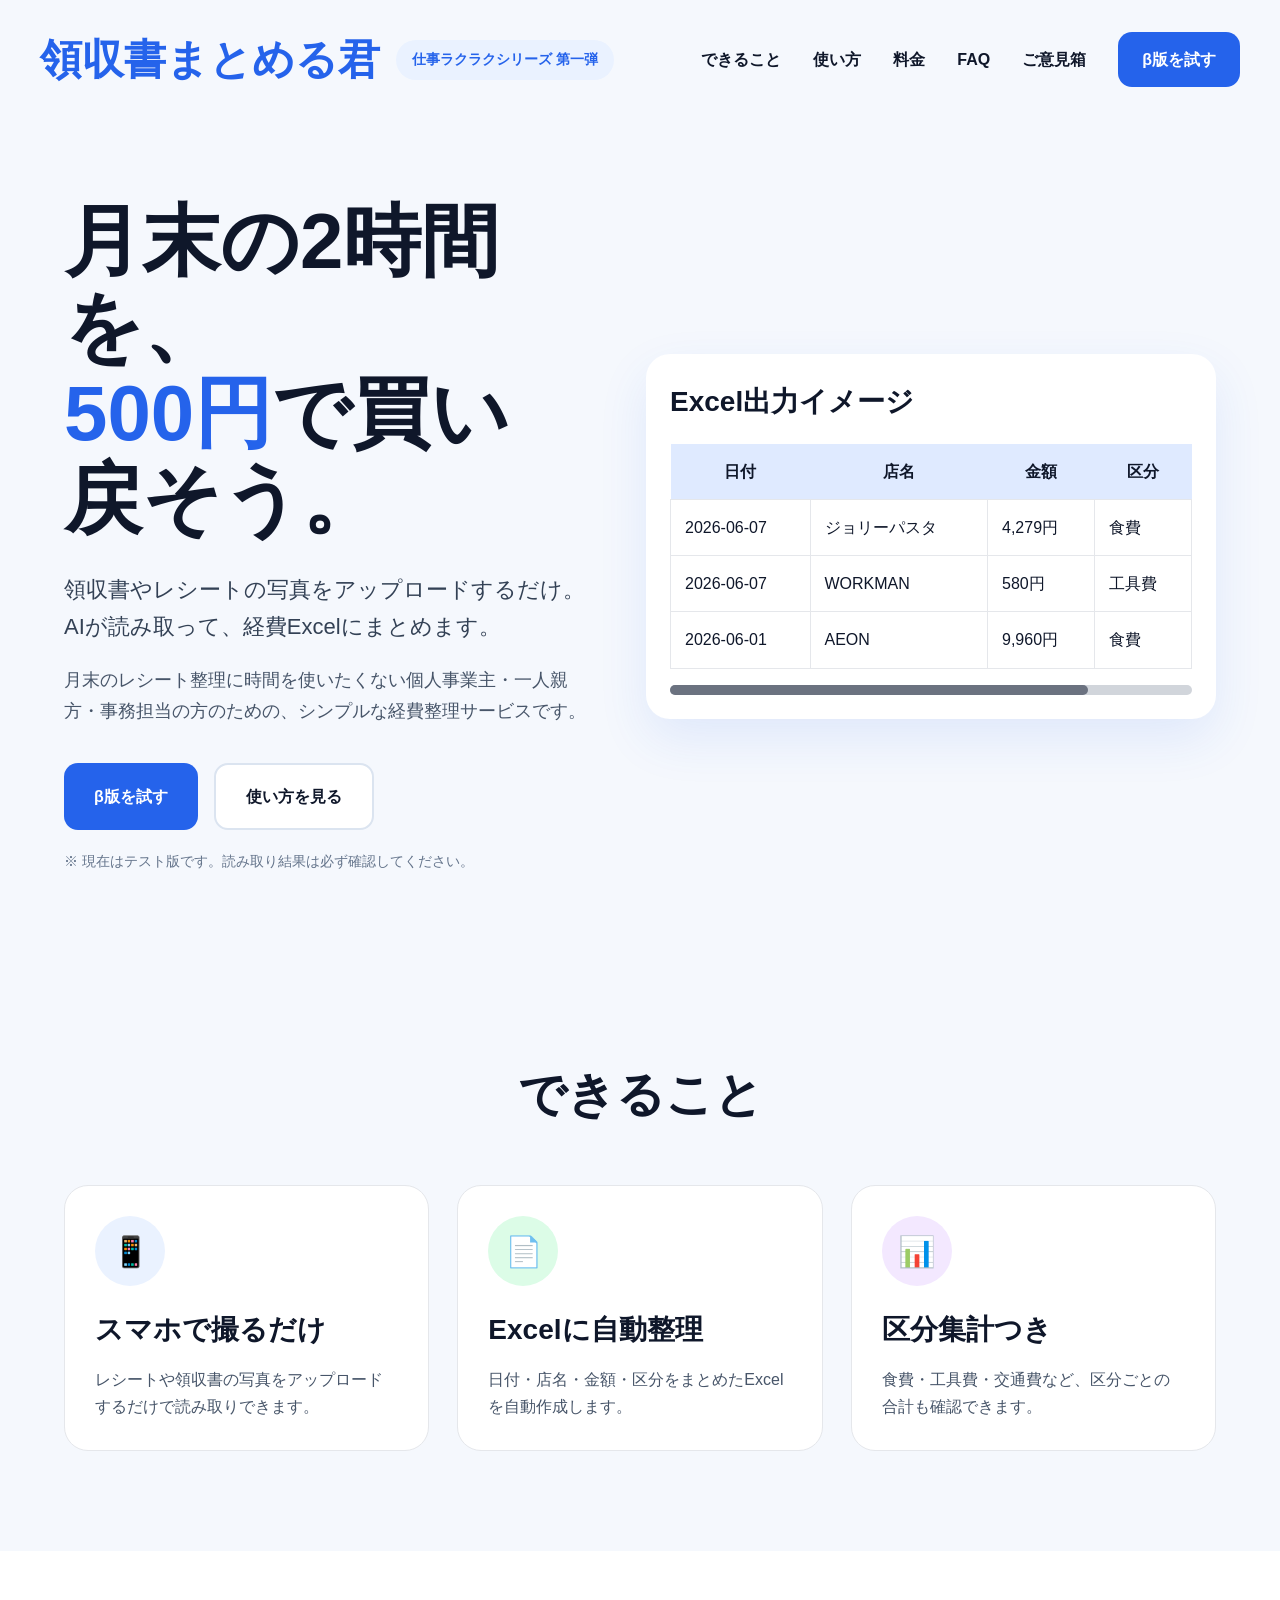
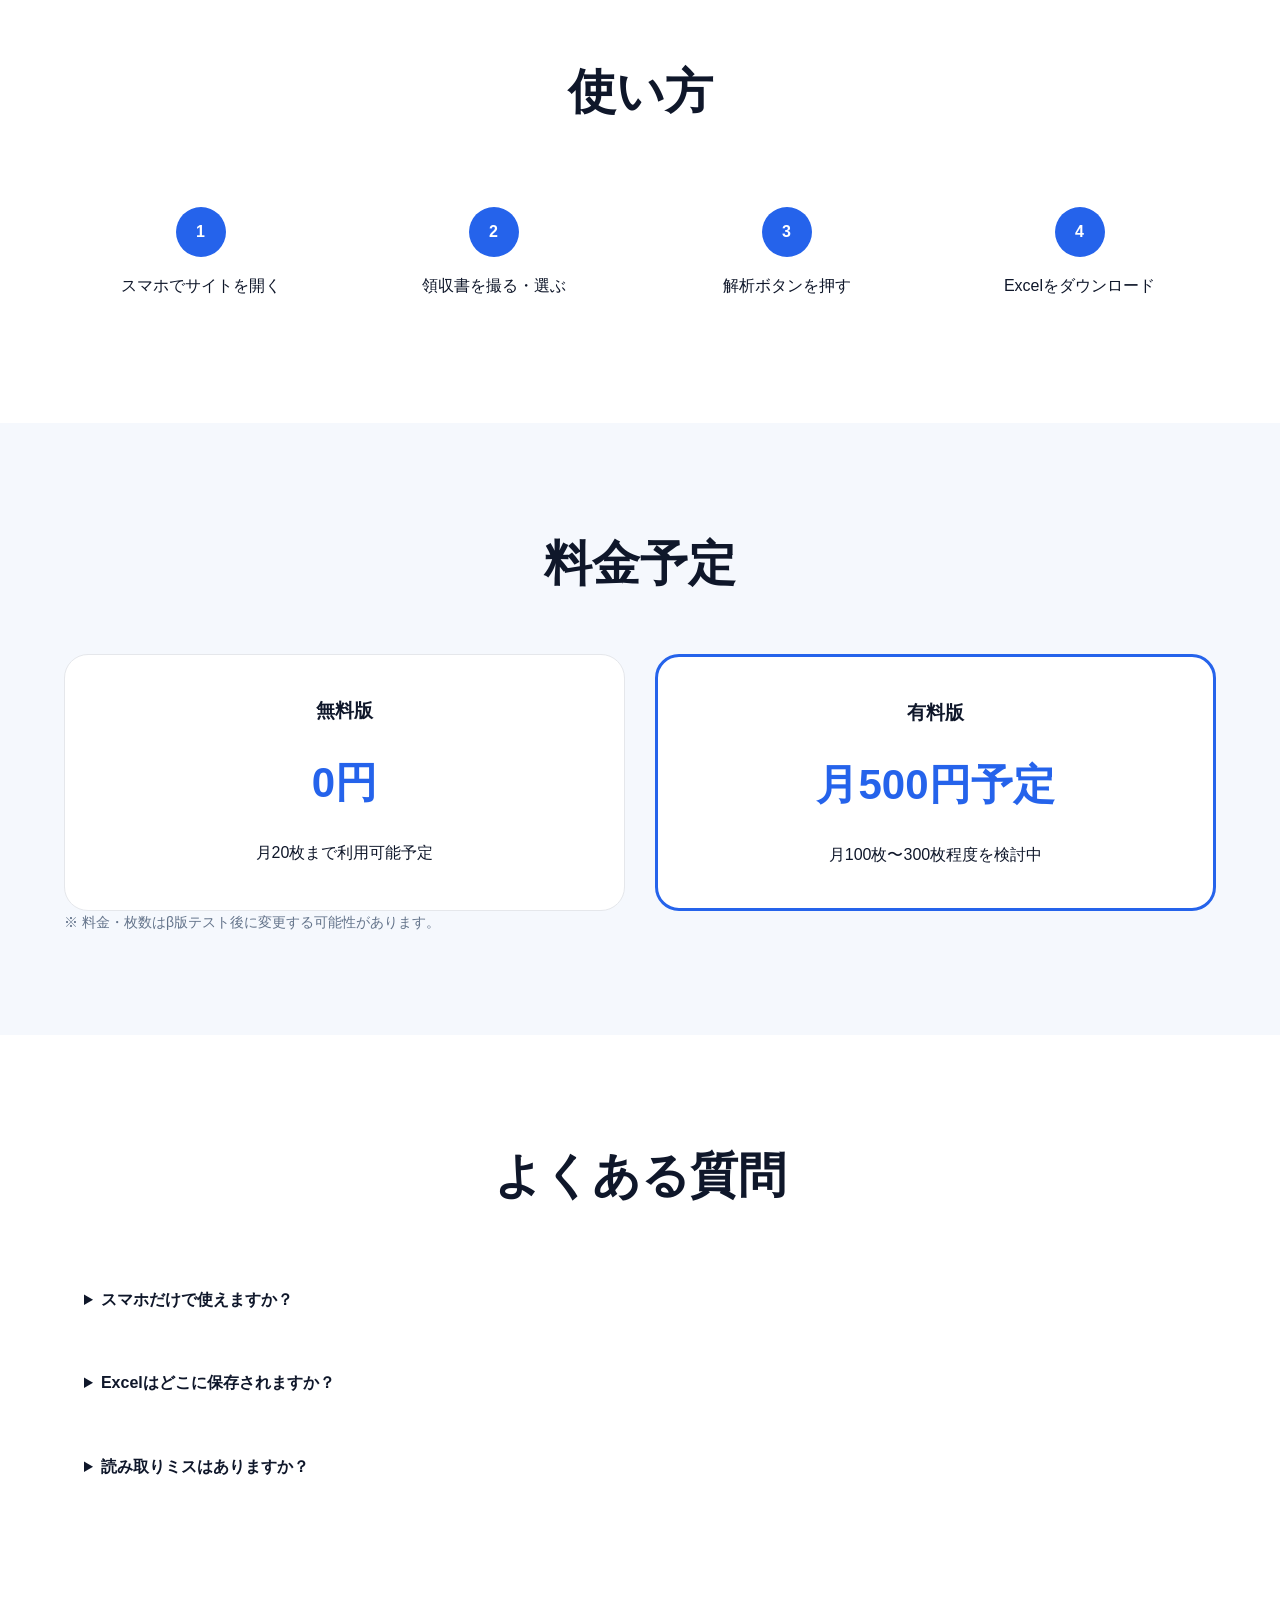
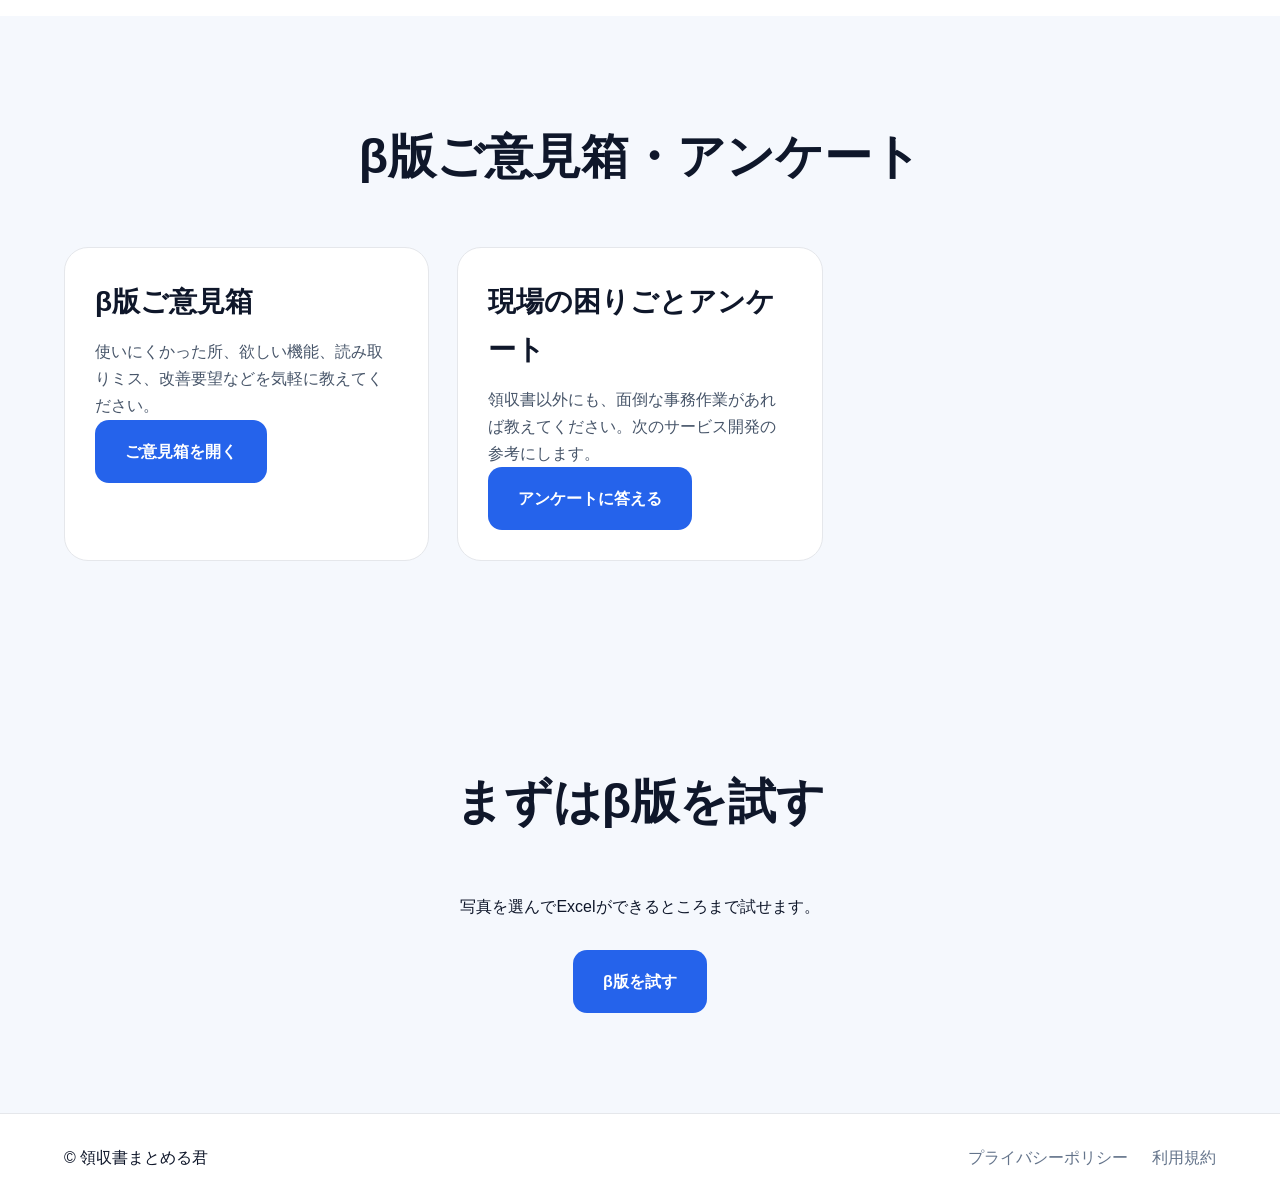
==== index.html @ 9a18b9f3 "Update index.html" ====
<!DOCTYPE html>
<html lang="ja">
<head>
  <meta charset="UTF-8">
  <title>領収書まとめる君｜月末の2時間を500円で買い戻そう</title>
  <meta name="viewport" content="width=device-width, initial-scale=1">
  <meta name="description" content="月末の領収書整理をもっとラクに。領収書やレシートをスマホで撮るだけで、AIが読み取って経費Excelにまとめる個人事業主・一人親方・事務担当向けサービスです。">
  <link rel="stylesheet" href="style.css">
</head>
<body>

<header class="site-header">
  <div class="container header-inner">
    <div class="brand">
      <a href="#" class="logo">領収書まとめる君</a>
      <span class="header-badge">仕事ラクラクシリーズ 第一弾</span>
    </div>

    <nav class="nav">
      <a href="#features">できること</a>
      <a href="#howto">使い方</a>
      <a href="#price">料金</a>
      <a href="#faq">FAQ</a>
      <a href="#feedback">ご意見箱</a>
      <a class="nav-button" href="https://receipt-server-1.onrender.com" target="_blank" rel="noopener noreferrer">β版を試す</a>
    </nav>
  </div>
</header>

<main>
  <section class="hero">
    <div class="container hero-inner">
      <div class="hero-text">
        <h1>
          月末の2時間を、<br>
          <span class="blue">500円</span>で買い戻そう。
        </h1>

        <p class="lead">
          領収書やレシートの写真をアップロードするだけ。<br>
          AIが読み取って、経費Excelにまとめます。
        </p>

        <p class="sublead">
          月末のレシート整理に時間を使いたくない個人事業主・一人親方・事務担当の方のための、シンプルな経費整理サービスです。
        </p>

        <div class="actions">
          <a class="btn primary" href="https://receipt-server-1.onrender.com" target="_blank" rel="noopener noreferrer">β版を試す</a>
          <a class="btn secondary" href="#howto">使い方を見る</a>
        </div>

        <p class="note">※ 現在はテスト版です。読み取り結果は必ず確認してください。</p>
      </div>

      <div class="hero-card">
        <div class="mock-title">Excel出力イメージ</div>

        <div class="table-wrap">
          <table>
            <tr>
              <th>日付</th>
              <th>店名</th>
              <th>金額</th>
              <th>区分</th>
            </tr>
            <tr>
              <td>2026-06-07</td>
              <td>ジョリーパスタ</td>
              <td>4,279円</td>
              <td>食費</td>
            </tr>
            <tr>
              <td>2026-06-07</td>
              <td>WORKMAN</td>
              <td>580円</td>
              <td>工具費</td>
            </tr>
            <tr>
              <td>2026-06-01</td>
              <td>AEON</td>
              <td>9,960円</td>
              <td>食費</td>
            </tr>
          </table>
        </div>

        <div class="scroll-bar">
          <span></span>
        </div>
      </div>
    </div>
  </section>

  <section id="features" class="section features-section">
    <div class="container">
      <h2>できること</h2>

      <div class="grid">
        <div class="card">
          <div class="icon blue-icon">📱</div>
          <h3>スマホで撮るだけ</h3>
          <p>レシートや領収書の写真をアップロードするだけで読み取りできます。</p>
        </div>

        <div class="card">
          <div class="icon green-icon">📄</div>
          <h3>Excelに自動整理</h3>
          <p>日付・店名・金額・区分をまとめたExcelを自動作成します。</p>
        </div>

        <div class="card">
          <div class="icon purple-icon">📊</div>
          <h3>区分集計つき</h3>
          <p>食費・工具費・交通費など、区分ごとの合計も確認できます。</p>
        </div>
      </div>
    </div>
  </section>

  <section id="howto" class="section light">
    <div class="container">
      <h2>使い方</h2>

      <div class="steps">
        <div class="step"><span>1</span><p>スマホでサイトを開く</p></div>
        <div class="step"><span>2</span><p>領収書を撮る・選ぶ</p></div>
        <div class="step"><span>3</span><p>解析ボタンを押す</p></div>
        <div class="step"><span>4</span><p>Excelをダウンロード</p></div>
      </div>
    </div>
  </section>

  <section id="price" class="section">
    <div class="container">
      <h2>料金予定</h2>

      <div class="price-box">
        <div class="price-card">
          <h3>無料版</h3>
          <p class="price">0円</p>
          <p>月20枚まで利用可能予定</p>
        </div>

        <div class="price-card featured">
          <h3>有料版</h3>
          <p class="price">月500円予定</p>
          <p>月100枚〜300枚程度を検討中</p>
        </div>
      </div>

      <p class="note">※ 料金・枚数はβ版テスト後に変更する可能性があります。</p>
    </div>
  </section>

  <section id="faq" class="section light">
    <div class="container">
      <h2>よくある質問</h2>

      <details>
        <summary>スマホだけで使えますか？</summary>
        <p>はい。ブラウザから利用できます。iPhone・Android・PCで利用可能です。</p>
      </details>

      <details>
        <summary>Excelはどこに保存されますか？</summary>
        <p>端末のダウンロードフォルダに保存されます。</p>
      </details>

      <details>
        <summary>読み取りミスはありますか？</summary>
        <p>あります。AIによる自動読み取りのため、Excel出力後に内容を確認してください。</p>
      </details>
    </div>
  </section>

  <section id="feedback" class="section">
    <div class="container">
      <h2>β版ご意見箱・アンケート</h2>

      <div class="grid">
        <div class="card">
          <h3>β版ご意見箱</h3>
          <p>使いにくかった所、欲しい機能、読み取りミス、改善要望などを気軽に教えてください。</p>
          <a class="btn primary small-btn" href="https://docs.google.com/forms/d/e/1FAIpQLSedqfg8UZqlXi5YWsH08BMr3XCcpcvmxO1xk-tds7yBh6k9lQ/viewform?usp=header" target="_blank" rel="noopener noreferrer">ご意見箱を開く</a>
        </div>

        <div class="card">
          <h3>現場の困りごとアンケート</h3>
          <p>領収書以外にも、面倒な事務作業があれば教えてください。次のサービス開発の参考にします。</p>
          <a class="btn primary small-btn" href="https://docs.google.com/forms/d/e/1FAIpQLSd0XexupanZKV3qzjEIa8AIZnr2k314BljfOZZf71OvbCvkEA/viewform?usp=publish-editor" target="_blank" rel="noopener noreferrer">アンケートに答える</a>
        </div>
      </div>
    </div>
  </section>

  <section class="section cta">
    <div class="container">
      <h2>まずはβ版を試す</h2>
      <p>写真を選んでExcelができるところまで試せます。</p>
      <a class="btn primary" href="https://receipt-server-1.onrender.com" target="_blank" rel="noopener noreferrer">β版を試す</a>
    </div>
  </section>
</main>

<footer class="footer">
  <div class="container footer-inner">
    <p>© 領収書まとめる君</p>
    <div>
      <a href="privacy.html">プライバシーポリシー</a>
      <a href="terms.html">利用規約</a>
    </div>
  </div>
</footer>

</body>
</html>
---- style.css ----
*{
    margin:0;
    padding:0;
    box-sizing:border-box;
}

html{
    scroll-behavior:smooth;
}

body{
    font-family:-apple-system,BlinkMacSystemFont,"Segoe UI",sans-serif;
    background:#f5f8fd;
    color:#0f172a;
    line-height:1.7;
}

a{
    text-decoration:none;
}

.container{
    max-width:1200px;
    margin:0 auto;
    padding:0 24px;
}

/* ======================
   HEADER
====================== */

.site-header{
    background:#f5f8fd;
    position:sticky;
    top:0;
    z-index:100;
    backdrop-filter:blur(10px);
}

.header-inner{
    display:flex;
    justify-content:space-between;
    align-items:center;
    padding:24px 0;
}

.brand{
    display:flex;
    align-items:center;
    gap:16px;
    flex-wrap:wrap;
}

.logo{
    font-size:42px;
    font-weight:900;
    color:#2563eb;
}

.header-badge{
    background:#eaf2ff;
    color:#2563eb;
    padding:8px 16px;
    border-radius:999px;
    font-size:14px;
    font-weight:700;
}

.nav{
    display:flex;
    align-items:center;
    gap:32px;
}

.nav a{
    color:#0f172a;
    font-weight:600;
}

.nav-button{
    background:#2563eb;
    color:white !important;
    padding:14px 24px;
    border-radius:14px;
    font-weight:700;
}

/* ======================
   HERO
====================== */

.hero{
    padding:80px 0;
}

.hero-inner{
    display:flex;
    justify-content:space-between;
    align-items:center;
    gap:60px;
}

.hero-text{
    flex:1;
}

.service-name{
    font-size:56px;
    font-weight:900;
    color:#2563eb;
    margin-bottom:10px;
}

.badge{
    display:inline-block;
    background:#eaf2ff;
    color:#2563eb;
    padding:10px 18px;
    border-radius:999px;
    font-size:14px;
    font-weight:700;
    margin-bottom:25px;
}

.hero h1{
    font-size:78px;
    line-height:1.1;
    font-weight:900;
    margin-bottom:28px;
    color:#0f172a;
}

.blue{
    color:#2563eb;
}

.lead{
    font-size:22px;
    color:#334155;
    margin-bottom:20px;
}

.sublead{
    font-size:18px;
    color:#475569;
    margin-bottom:36px;
}

.actions{
    display:flex;
    gap:16px;
    margin-bottom:20px;
}

.btn{
    display:inline-flex;
    align-items:center;
    justify-content:center;
    padding:18px 30px;
    border-radius:14px;
    font-weight:700;
    transition:0.2s;
}

.btn:hover{
    transform:translateY(-2px);
}

.btn.primary{
    background:#2563eb;
    color:white;
}

.btn.secondary{
    background:white;
    color:#0f172a;
    border:2px solid #dbe4f0;
}

.note{
    color:#64748b;
    font-size:14px;
}

/* ======================
   HERO CARD
====================== */

.hero-card{
    flex:1;
    background:white;
    border-radius:24px;
    padding:24px;
    box-shadow:0 20px 50px rgba(37,99,235,0.10);
}

.mock-title{
    font-size:28px;
    font-weight:800;
    margin-bottom:18px;
}

.table-wrap{
    overflow-x:auto;
}

.hero-card table{
    width:100%;
    border-collapse:collapse;
}

.hero-card th{
    background:#dfeaff;
    padding:14px;
    text-align:center;
}

.hero-card td{
    padding:14px;
    border:1px solid #e5e7eb;
}

.scroll-bar{
    margin-top:16px;
    height:10px;
    background:#d1d5db;
    border-radius:999px;
}

.scroll-bar span{
    display:block;
    width:80%;
    height:100%;
    background:#6b7280;
    border-radius:999px;
}

/* ======================
   SECTION
====================== */

.section{
    padding:100px 0;
}

.section h2{
    text-align:center;
    font-size:48px;
    margin-bottom:50px;
    font-weight:900;
}

.light{
    background:white;
}

/* ======================
   CARDS
====================== */

.grid{
    display:grid;
    grid-template-columns:repeat(3,1fr);
    gap:28px;
}

.card{
    background:white;
    border-radius:24px;
    padding:30px;
    border:1px solid #e5e7eb;
}

.card h3{
    font-size:28px;
    margin-bottom:12px;
}

.card p{
    color:#475569;
}

.icon{
    width:70px;
    height:70px;
    border-radius:50%;
    display:flex;
    align-items:center;
    justify-content:center;
    font-size:30px;
    margin-bottom:20px;
}

.blue-icon{
    background:#eaf2ff;
}

.green-icon{
    background:#dcfce7;
}

.purple-icon{
    background:#f3e8ff;
}

/* ======================
   STEPS
====================== */

.steps{
    display:grid;
    grid-template-columns:repeat(4,1fr);
    gap:20px;
}

.step{
    background:white;
    padding:24px;
    border-radius:20px;
    text-align:center;
}

.step span{
    width:50px;
    height:50px;
    border-radius:50%;
    background:#2563eb;
    color:white;
    display:flex;
    align-items:center;
    justify-content:center;
    margin:0 auto 15px;
    font-weight:700;
}

/* ======================
   PRICE
====================== */

.price-box{
    display:grid;
    grid-template-columns:repeat(2,1fr);
    gap:30px;
}

.price-card{
    background:white;
    padding:40px;
    border-radius:24px;
    border:1px solid #e5e7eb;
    text-align:center;
}

.featured{
    border:3px solid #2563eb;
}

.price{
    font-size:42px;
    font-weight:900;
    color:#2563eb;
    margin:20px 0;
}

/* ======================
   FAQ
====================== */

details{
    background:white;
    border-radius:16px;
    padding:20px;
    margin-bottom:16px;
}

summary{
    cursor:pointer;
    font-weight:700;
}

/* ======================
   CTA
====================== */

.cta{
    text-align:center;
}

.cta p{
    margin:20px 0 30px;
}

/* ======================
   FOOTER
====================== */

.footer{
    background:white;
    border-top:1px solid #e5e7eb;
    padding:30px 0;
}

.footer-inner{
    display:flex;
    justify-content:space-between;
    align-items:center;
}

.footer a{
    color:#64748b;
    margin-left:20px;
}

/* ======================
   MOBILE
====================== */

@media(max-width:900px){

    .header-inner{
        flex-direction:column;
        gap:20px;
    }

    .nav{
        flex-wrap:wrap;
        justify-content:center;
        gap:15px;
    }

    .hero-inner{
        flex-direction:column;
    }

    .service-name{
        font-size:38px;
    }

    .hero h1{
        font-size:48px;
    }

    .lead{
        font-size:18px;
    }

    .sublead{
        font-size:16px;
    }

    .grid{
        grid-template-columns:1fr;
    }

    .steps{
        grid-template-columns:1fr;
    }

    .price-box{
        grid-template-columns:1fr;
    }

    .actions{
        flex-direction:column;
    }

    .footer-inner{
        flex-direction:column;
        gap:15px;
    }

    .section h2{
        font-size:36px;
    }
}
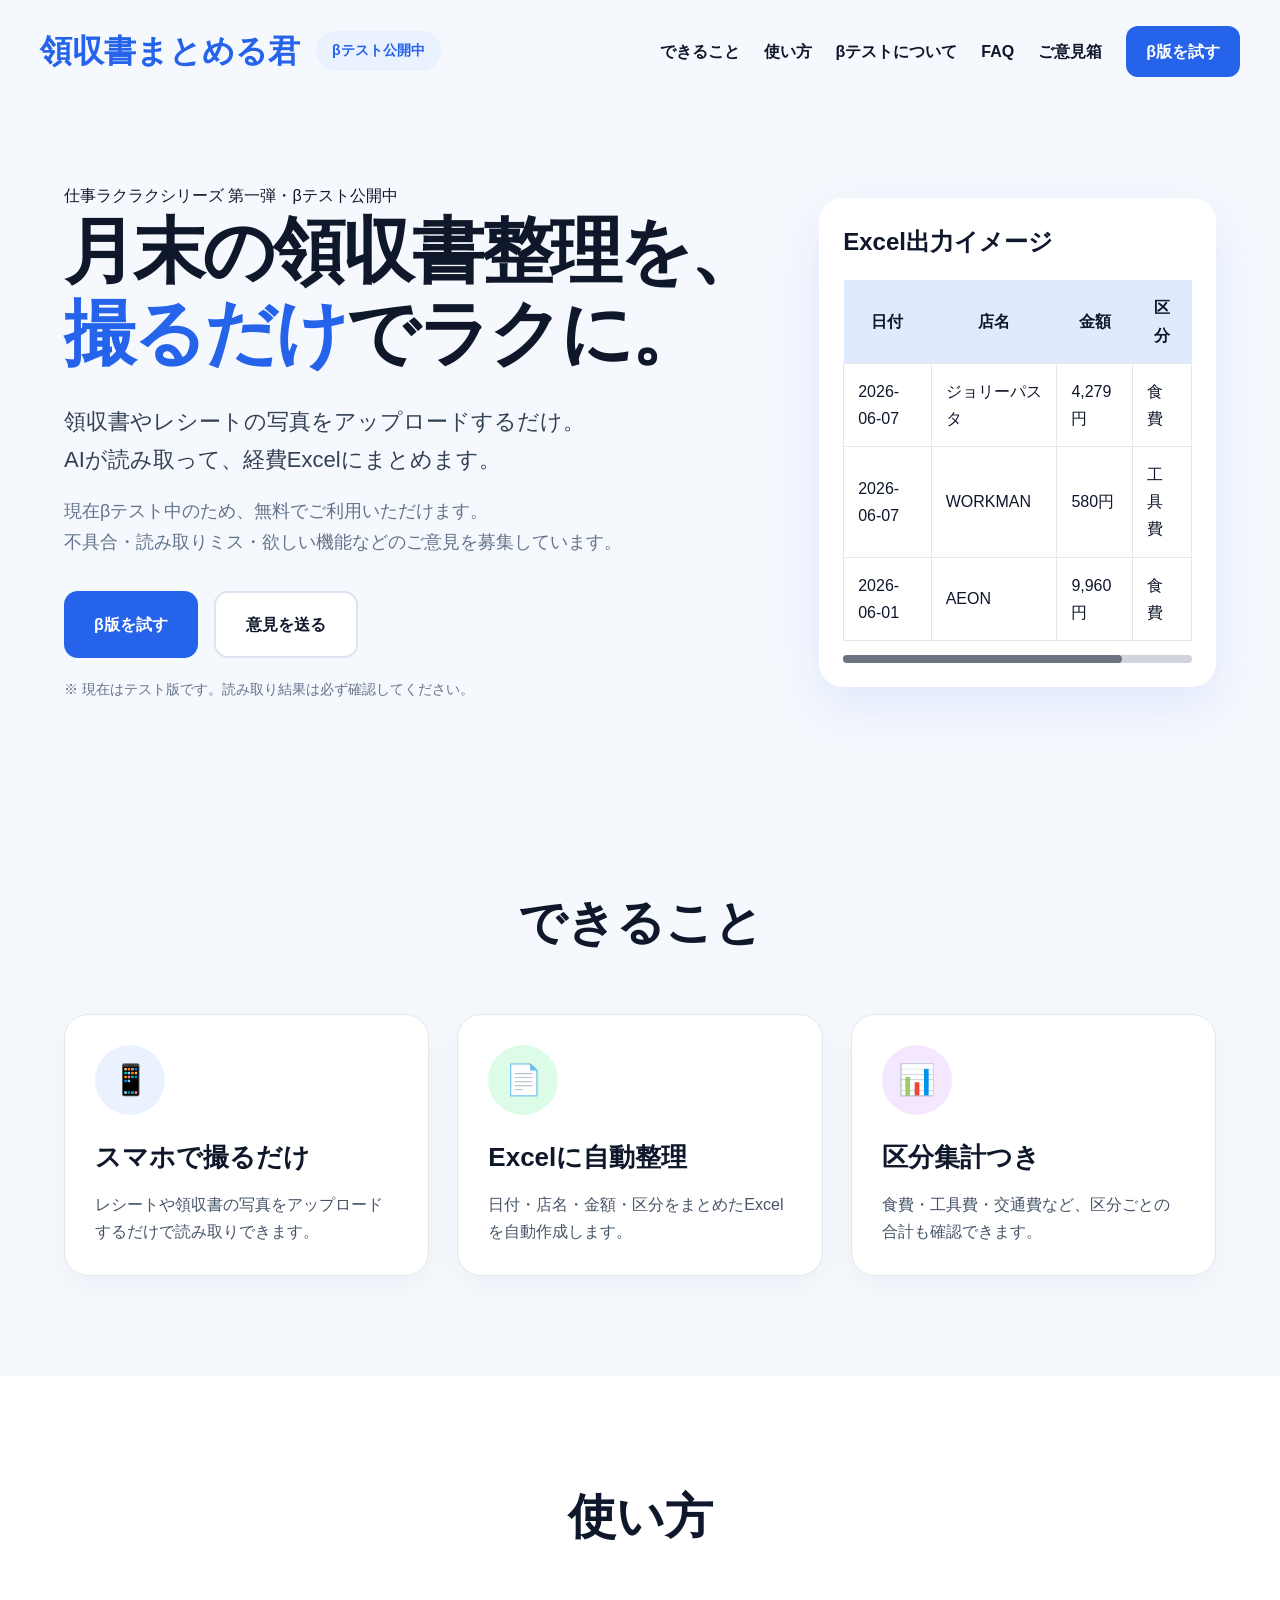
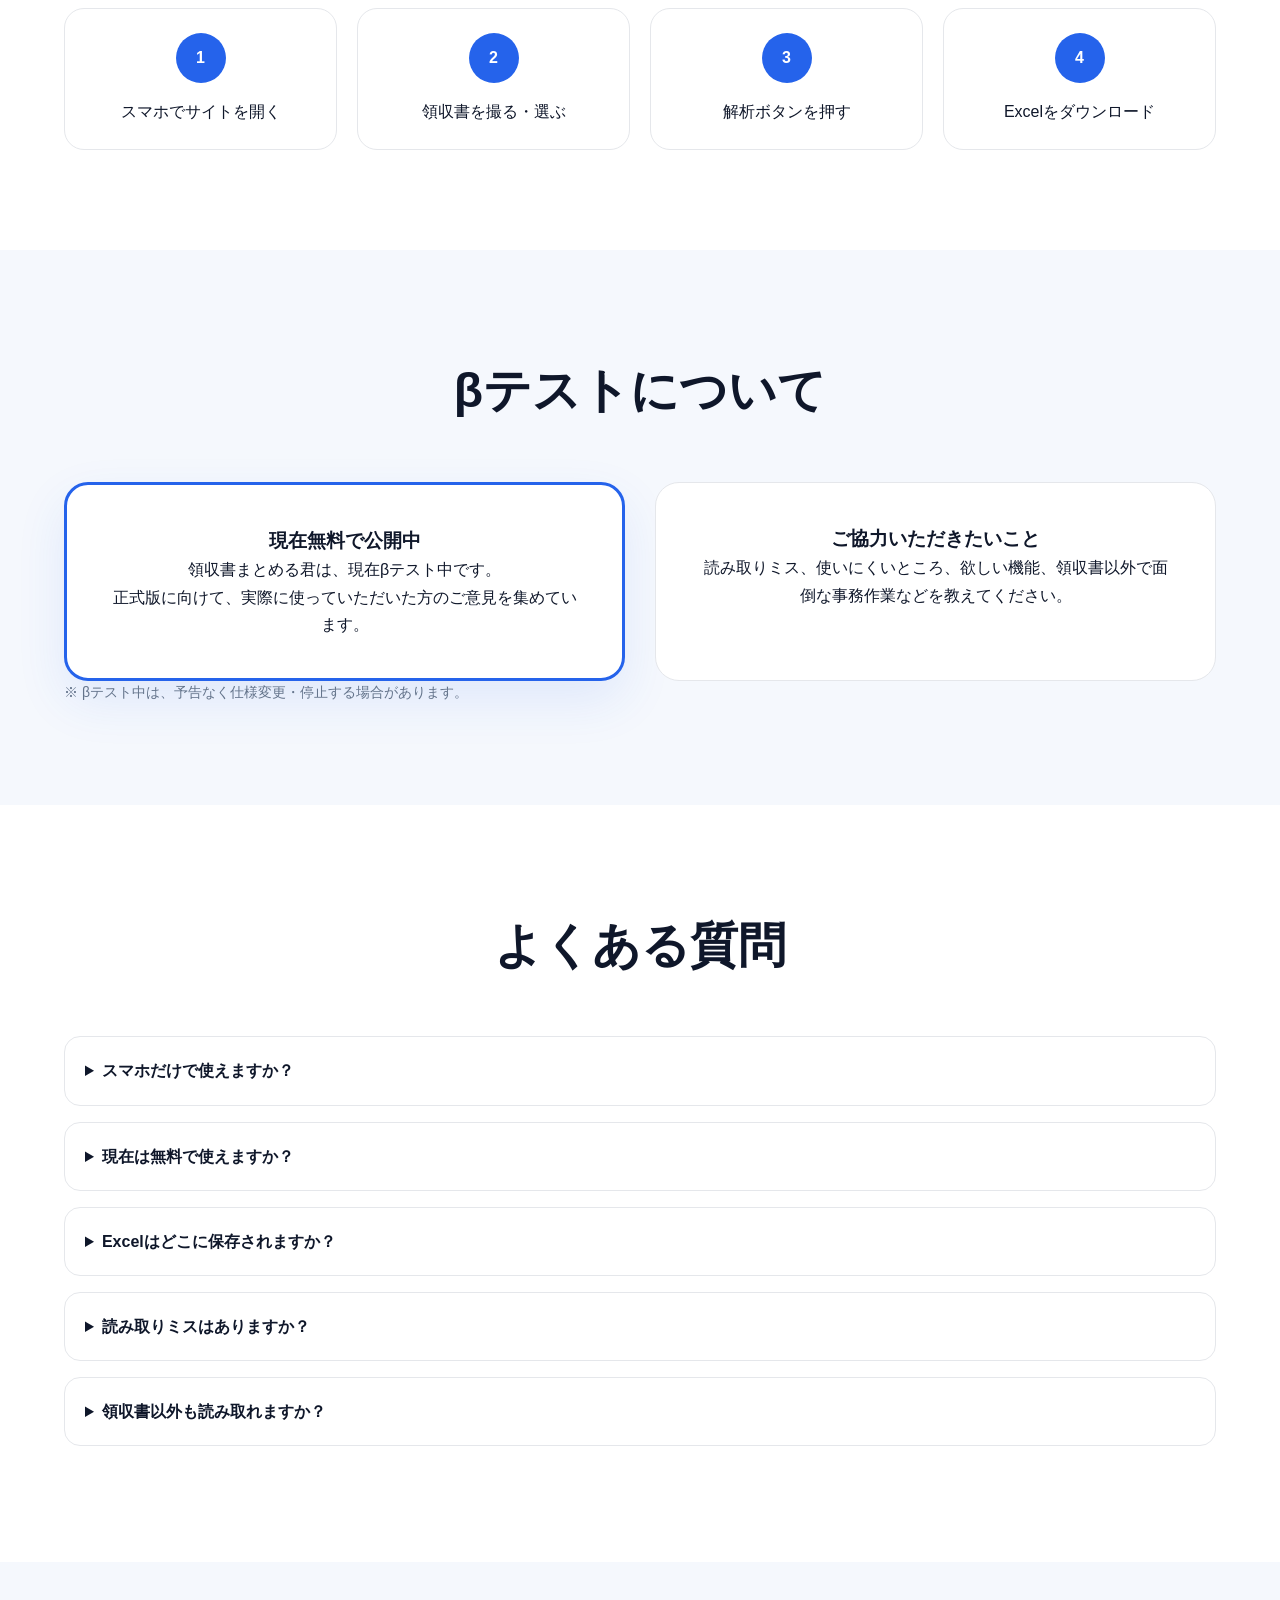
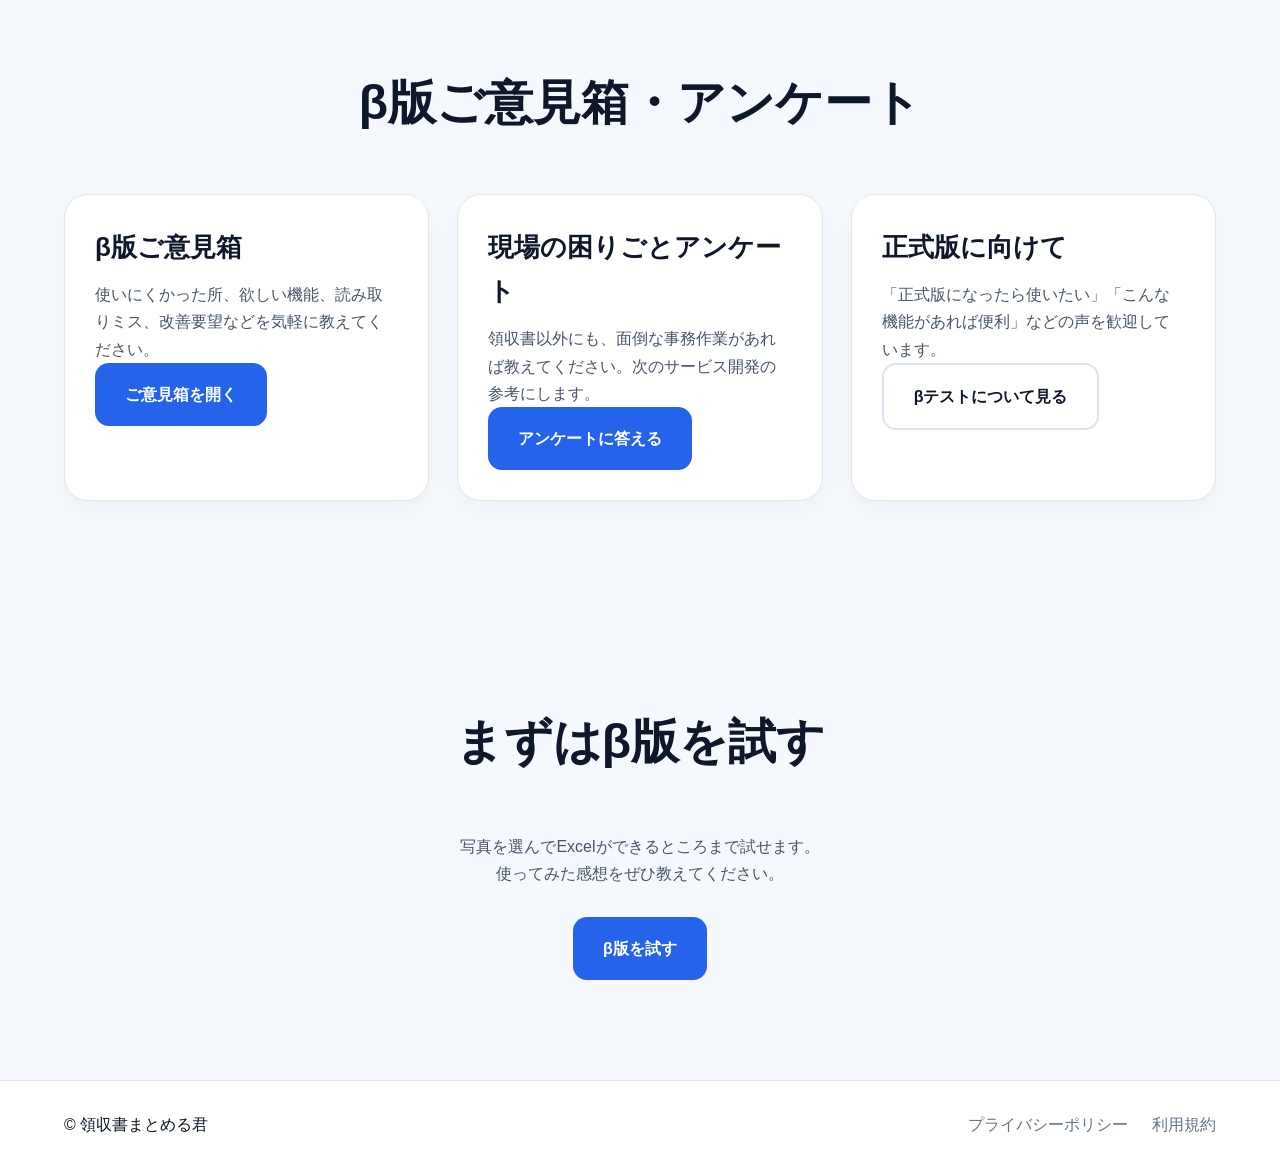
==== commit ded10ede: "Update index.html" ====
--- a/index.html
+++ b/index.html
@@ -2,9 +2,9 @@
 <html lang="ja">
 <head>
   <meta charset="UTF-8">
-  <title>領収書まとめる君｜月末の2時間を500円で買い戻そう</title>
+  <title>領収書まとめる君｜βテスト公開中</title>
   <meta name="viewport" content="width=device-width, initial-scale=1">
-  <meta name="description" content="月末の領収書整理をもっとラクに。領収書やレシートをスマホで撮るだけで、AIが読み取って経費Excelにまとめる個人事業主・一人親方・事務担当向けサービスです。">
+  <meta name="description" content="領収書やレシートをスマホで撮るだけ。AIが読み取って経費Excelにまとめるβテスト公開中のサービスです。ご意見・ご要望を募集中です。">
   <link rel="stylesheet" href="style.css">
 </head>
 <body>
@@ -13,13 +13,13 @@
   <div class="container header-inner">
     <div class="brand">
       <a href="#" class="logo">領収書まとめる君</a>
-      <span class="header-badge">仕事ラクラクシリーズ 第一弾</span>
+      <span class="header-badge">βテスト公開中</span>
     </div>
 
     <nav class="nav">
       <a href="#features">できること</a>
       <a href="#howto">使い方</a>
-      <a href="#price">料金</a>
+      <a href="#beta">βテストについて</a>
       <a href="#faq">FAQ</a>
       <a href="#feedback">ご意見箱</a>
       <a class="nav-button" href="https://receipt-server-1.onrender.com" target="_blank" rel="noopener noreferrer">β版を試す</a>
@@ -31,9 +31,11 @@
   <section class="hero">
     <div class="container hero-inner">
       <div class="hero-text">
+        <p class="badge">仕事ラクラクシリーズ 第一弾・βテスト公開中</p>
+
         <h1>
-          月末の2時間を、<br>
-          <span class="blue">500円</span>で買い戻そう。
+          <span class="headline-line">月末の領収書整理を、</span><br>
+          <span class="headline-line"><span class="blue">撮るだけ</span>でラクに。</span>
         </h1>
 
         <p class="lead">
@@ -42,15 +44,18 @@
         </p>
 
         <p class="sublead">
-          月末のレシート整理に時間を使いたくない個人事業主・一人親方・事務担当の方のための、シンプルな経費整理サービスです。
+          現在βテスト中のため、無料でご利用いただけます。<br>
+          不具合・読み取りミス・欲しい機能などのご意見を募集しています。
         </p>
 
         <div class="actions">
           <a class="btn primary" href="https://receipt-server-1.onrender.com" target="_blank" rel="noopener noreferrer">β版を試す</a>
-          <a class="btn secondary" href="#howto">使い方を見る</a>
-        </div>
-
-        <p class="note">※ 現在はテスト版です。読み取り結果は必ず確認してください。</p>
+          <a class="btn secondary" href="#feedback">意見を送る</a>
+        </div>
+
+        <p class="note">
+          ※ 現在はテスト版です。読み取り結果は必ず確認してください。
+        </p>
       </div>
 
       <div class="hero-card">
@@ -131,25 +136,30 @@
     </div>
   </section>
 
-  <section id="price" class="section">
-    <div class="container">
-      <h2>料金予定</h2>
+  <section id="beta" class="section">
+    <div class="container">
+      <h2>βテストについて</h2>
 
       <div class="price-box">
+        <div class="price-card featured">
+          <h3>現在無料で公開中</h3>
+          <p>
+            領収書まとめる君は、現在βテスト中です。<br>
+            正式版に向けて、実際に使っていただいた方のご意見を集めています。
+          </p>
+        </div>
+
         <div class="price-card">
-          <h3>無料版</h3>
-          <p class="price">0円</p>
-          <p>月20枚まで利用可能予定</p>
-        </div>
-
-        <div class="price-card featured">
-          <h3>有料版</h3>
-          <p class="price">月500円予定</p>
-          <p>月100枚〜300枚程度を検討中</p>
-        </div>
-      </div>
-
-      <p class="note">※ 料金・枚数はβ版テスト後に変更する可能性があります。</p>
+          <h3>ご協力いただきたいこと</h3>
+          <p>
+            読み取りミス、使いにくいところ、欲しい機能、領収書以外で面倒な事務作業などを教えてください。
+          </p>
+        </div>
+      </div>
+
+      <p class="note">
+        ※ βテスト中は、予告なく仕様変更・停止する場合があります。
+      </p>
     </div>
   </section>
 
@@ -163,14 +173,24 @@
       </details>
 
       <details>
+        <summary>現在は無料で使えますか？</summary>
+        <p>はい。現在はβテスト中のため無料でご利用いただけます。</p>
+      </details>
+
+      <details>
         <summary>Excelはどこに保存されますか？</summary>
-        <p>端末のダウンロードフォルダに保存されます。</p>
+        <p>端末のダウンロードフォルダに保存されます。iPhoneの場合は「ファイル」アプリ内のダウンロードに保存される場合があります。</p>
       </details>
 
       <details>
         <summary>読み取りミスはありますか？</summary>
         <p>あります。AIによる自動読み取りのため、Excel出力後に内容を確認してください。</p>
       </details>
+
+      <details>
+        <summary>領収書以外も読み取れますか？</summary>
+        <p>日付・金額・内容が書かれている出金伝票や手書きメモなども読み取れる可能性があります。ただし、正確に読み取れる保証はありません。</p>
+      </details>
     </div>
   </section>
 
@@ -181,15 +201,27 @@
       <div class="grid">
         <div class="card">
           <h3>β版ご意見箱</h3>
-          <p>使いにくかった所、欲しい機能、読み取りミス、改善要望などを気軽に教えてください。</p>
+          <p>
+            使いにくかった所、欲しい機能、読み取りミス、改善要望などを気軽に教えてください。
+          </p>
           <a class="btn primary small-btn" href="https://docs.google.com/forms/d/e/1FAIpQLSedqfg8UZqlXi5YWsH08BMr3XCcpcvmxO1xk-tds7yBh6k9lQ/viewform?usp=header" target="_blank" rel="noopener noreferrer">ご意見箱を開く</a>
         </div>
 
         <div class="card">
           <h3>現場の困りごとアンケート</h3>
-          <p>領収書以外にも、面倒な事務作業があれば教えてください。次のサービス開発の参考にします。</p>
+          <p>
+            領収書以外にも、面倒な事務作業があれば教えてください。次のサービス開発の参考にします。
+          </p>
           <a class="btn primary small-btn" href="https://docs.google.com/forms/d/e/1FAIpQLSd0XexupanZKV3qzjEIa8AIZnr2k314BljfOZZf71OvbCvkEA/viewform?usp=publish-editor" target="_blank" rel="noopener noreferrer">アンケートに答える</a>
         </div>
+
+        <div class="card">
+          <h3>正式版に向けて</h3>
+          <p>
+            「正式版になったら使いたい」「こんな機能があれば便利」などの声を歓迎しています。
+          </p>
+          <a class="btn secondary small-btn" href="#beta">βテストについて見る</a>
+        </div>
       </div>
     </div>
   </section>
@@ -197,7 +229,10 @@
   <section class="section cta">
     <div class="container">
       <h2>まずはβ版を試す</h2>
-      <p>写真を選んでExcelができるところまで試せます。</p>
+      <p>
+        写真を選んでExcelができるところまで試せます。<br>
+        使ってみた感想をぜひ教えてください。
+      </p>
       <a class="btn primary" href="https://receipt-server-1.onrender.com" target="_blank" rel="noopener noreferrer">β版を試す</a>
     </div>
   </section>
--- a/style.css
+++ b/style.css
@@ -52,7 +52,7 @@
 }
 
 .logo{
-    font-size:42px;
+    font-size:32px;
     font-weight:900;
     color:#2563eb;
 }
@@ -69,7 +69,7 @@
 .nav{
     display:flex;
     align-items:center;
-    gap:32px;
+    gap:24px;
 }
 
 .nav a{
@@ -79,9 +79,9 @@
 
 .nav-button{
     background:#2563eb;
-    color:white !important;
-    padding:14px 24px;
-    border-radius:14px;
+    color:#fff !important;
+    padding:12px 20px;
+    border-radius:12px;
     font-weight:700;
 }
 
@@ -102,32 +102,20 @@
 
 .hero-text{
     flex:1;
-}
-
-.service-name{
-    font-size:56px;
-    font-weight:900;
-    color:#2563eb;
-    margin-bottom:10px;
-}
-
-.badge{
-    display:inline-block;
-    background:#eaf2ff;
-    color:#2563eb;
-    padding:10px 18px;
-    border-radius:999px;
-    font-size:14px;
-    font-weight:700;
-    margin-bottom:25px;
+    max-width:780px;
 }
 
 .hero h1{
-    font-size:78px;
-    line-height:1.1;
+    font-size:72px;
+    line-height:1.15;
     font-weight:900;
     margin-bottom:28px;
     color:#0f172a;
+    letter-spacing:-0.04em;
+}
+
+.headline-line{
+    white-space:nowrap;
 }
 
 .blue{
@@ -137,13 +125,13 @@
 .lead{
     font-size:22px;
     color:#334155;
-    margin-bottom:20px;
+    margin-bottom:18px;
 }
 
 .sublead{
     font-size:18px;
-    color:#475569;
-    margin-bottom:36px;
+    color:#64748b;
+    margin-bottom:34px;
 }
 
 .actions{
@@ -159,7 +147,7 @@
     padding:18px 30px;
     border-radius:14px;
     font-weight:700;
-    transition:0.2s;
+    transition:.2s;
 }
 
 .btn:hover{
@@ -168,18 +156,18 @@
 
 .btn.primary{
     background:#2563eb;
-    color:white;
+    color:#fff;
 }
 
 .btn.secondary{
-    background:white;
+    background:#fff;
     color:#0f172a;
     border:2px solid #dbe4f0;
 }
 
 .note{
+    font-size:14px;
     color:#64748b;
-    font-size:14px;
 }
 
 /* ======================
@@ -188,14 +176,14 @@
 
 .hero-card{
     flex:1;
-    background:white;
+    background:#fff;
     border-radius:24px;
     padding:24px;
-    box-shadow:0 20px 50px rgba(37,99,235,0.10);
+    box-shadow:0 20px 50px rgba(37,99,235,.10);
 }
 
 .mock-title{
-    font-size:28px;
+    font-size:24px;
     font-weight:800;
     margin-bottom:18px;
 }
@@ -221,8 +209,8 @@
 }
 
 .scroll-bar{
-    margin-top:16px;
-    height:10px;
+    margin-top:14px;
+    height:8px;
     background:#d1d5db;
     border-radius:999px;
 }
@@ -251,7 +239,7 @@
 }
 
 .light{
-    background:white;
+    background:#fff;
 }
 
 /* ======================
@@ -265,14 +253,15 @@
 }
 
 .card{
-    background:white;
+    background:#fff;
     border-radius:24px;
     padding:30px;
     border:1px solid #e5e7eb;
+    box-shadow:0 10px 30px rgba(15,23,42,.04);
 }
 
 .card h3{
-    font-size:28px;
+    font-size:26px;
     margin-bottom:12px;
 }
 
@@ -314,10 +303,11 @@
 }
 
 .step{
-    background:white;
+    background:#fff;
     padding:24px;
     border-radius:20px;
     text-align:center;
+    border:1px solid #e5e7eb;
 }
 
 .step span{
@@ -325,7 +315,7 @@
     height:50px;
     border-radius:50%;
     background:#2563eb;
-    color:white;
+    color:#fff;
     display:flex;
     align-items:center;
     justify-content:center;
@@ -344,15 +334,16 @@
 }
 
 .price-card{
-    background:white;
+    background:#fff;
     padding:40px;
     border-radius:24px;
     border:1px solid #e5e7eb;
     text-align:center;
 }
 
-.featured{
+.price-card.featured{
     border:3px solid #2563eb;
+    box-shadow:0 20px 50px rgba(37,99,235,.10);
 }
 
 .price{
@@ -367,10 +358,11 @@
 ====================== */
 
 details{
-    background:white;
+    background:#fff;
     border-radius:16px;
     padding:20px;
     margin-bottom:16px;
+    border:1px solid #e5e7eb;
 }
 
 summary{
@@ -378,6 +370,11 @@
     font-weight:700;
 }
 
+details p{
+    color:#475569;
+    margin-top:12px;
+}
+
 /* ======================
    CTA
 ====================== */
@@ -388,6 +385,52 @@
 
 .cta p{
     margin:20px 0 30px;
+    color:#475569;
+}
+
+/* ======================
+   LEGAL PAGE
+====================== */
+
+.legal-card{
+    max-width:900px;
+    margin:0 auto;
+    background:#fff;
+    padding:50px;
+    border-radius:24px;
+    box-shadow:0 10px 30px rgba(15,23,42,.05);
+}
+
+.legal-card h1{
+    font-size:42px;
+    margin-bottom:30px;
+}
+
+.legal-card h2{
+    text-align:left;
+    font-size:24px;
+    margin-top:40px;
+    margin-bottom:15px;
+}
+
+.legal-card p{
+    color:#475569;
+    margin-bottom:16px;
+}
+
+.legal-card ul{
+    padding-left:24px;
+    color:#475569;
+}
+
+.legal-card li{
+    margin-bottom:10px;
+}
+
+.legal-date{
+    margin-top:40px;
+    font-size:14px;
+    color:#64748b;
 }
 
 /* ======================
@@ -395,7 +438,7 @@
 ====================== */
 
 .footer{
-    background:white;
+    background:#fff;
     border-top:1px solid #e5e7eb;
     padding:30px 0;
 }
@@ -422,22 +465,45 @@
         gap:20px;
     }
 
+    .brand{
+        justify-content:center;
+    }
+
+    .logo{
+        font-size:28px;
+    }
+
     .nav{
         flex-wrap:wrap;
         justify-content:center;
-        gap:15px;
+        gap:14px;
+    }
+
+    .nav-button{
+        padding:10px 16px;
+    }
+
+    .hero{
+        padding:56px 0;
     }
 
     .hero-inner{
         flex-direction:column;
-    }
-
-    .service-name{
-        font-size:38px;
+        gap:40px;
+    }
+
+    .hero-text{
+        max-width:100%;
     }
 
     .hero h1{
-        font-size:48px;
+        font-size:42px;
+        line-height:1.25;
+        letter-spacing:-0.03em;
+    }
+
+    .headline-line{
+        white-space:normal;
     }
 
     .lead{
@@ -448,6 +514,23 @@
         font-size:16px;
     }
 
+    .actions{
+        flex-direction:column;
+    }
+
+    .btn{
+        width:100%;
+    }
+
+    .section{
+        padding:70px 0;
+    }
+
+    .section h2{
+        font-size:36px;
+        margin-bottom:34px;
+    }
+
     .grid{
         grid-template-columns:1fr;
     }
@@ -460,16 +543,73 @@
         grid-template-columns:1fr;
     }
 
-    .actions{
-        flex-direction:column;
+    .legal-card{
+        padding:30px 24px;
+    }
+
+    .legal-card h1{
+        font-size:32px;
+    }
+
+    .legal-card h2{
+        font-size:22px;
     }
 
     .footer-inner{
         flex-direction:column;
         gap:15px;
-    }
-
-    .section h2{
-        font-size:36px;
-    }
-}
+        text-align:center;
+    }
+
+    .footer a{
+        margin:0 10px;
+    }
+}
+
+@media(max-width:520px){
+
+    .container{
+        padding:0 16px;
+    }
+
+    .header-badge{
+        font-size:12px;
+        padding:6px 12px;
+    }
+
+    .hero h1{
+        font-size:34px;
+    }
+
+    .hero-card{
+        padding:18px;
+        border-radius:20px;
+    }
+
+    .mock-title{
+        font-size:20px;
+    }
+
+    .hero-card th,
+    .hero-card td{
+        padding:10px;
+        font-size:13px;
+    }
+
+    .card h3{
+        font-size:22px;
+    }
+
+    .price{
+        font-size:34px;
+    }
+
+    .legal-card{
+        padding:24px 18px;
+        border-radius:20px;
+    }
+
+    .legal-card h1{
+        font-size:28px;
+    }
+}
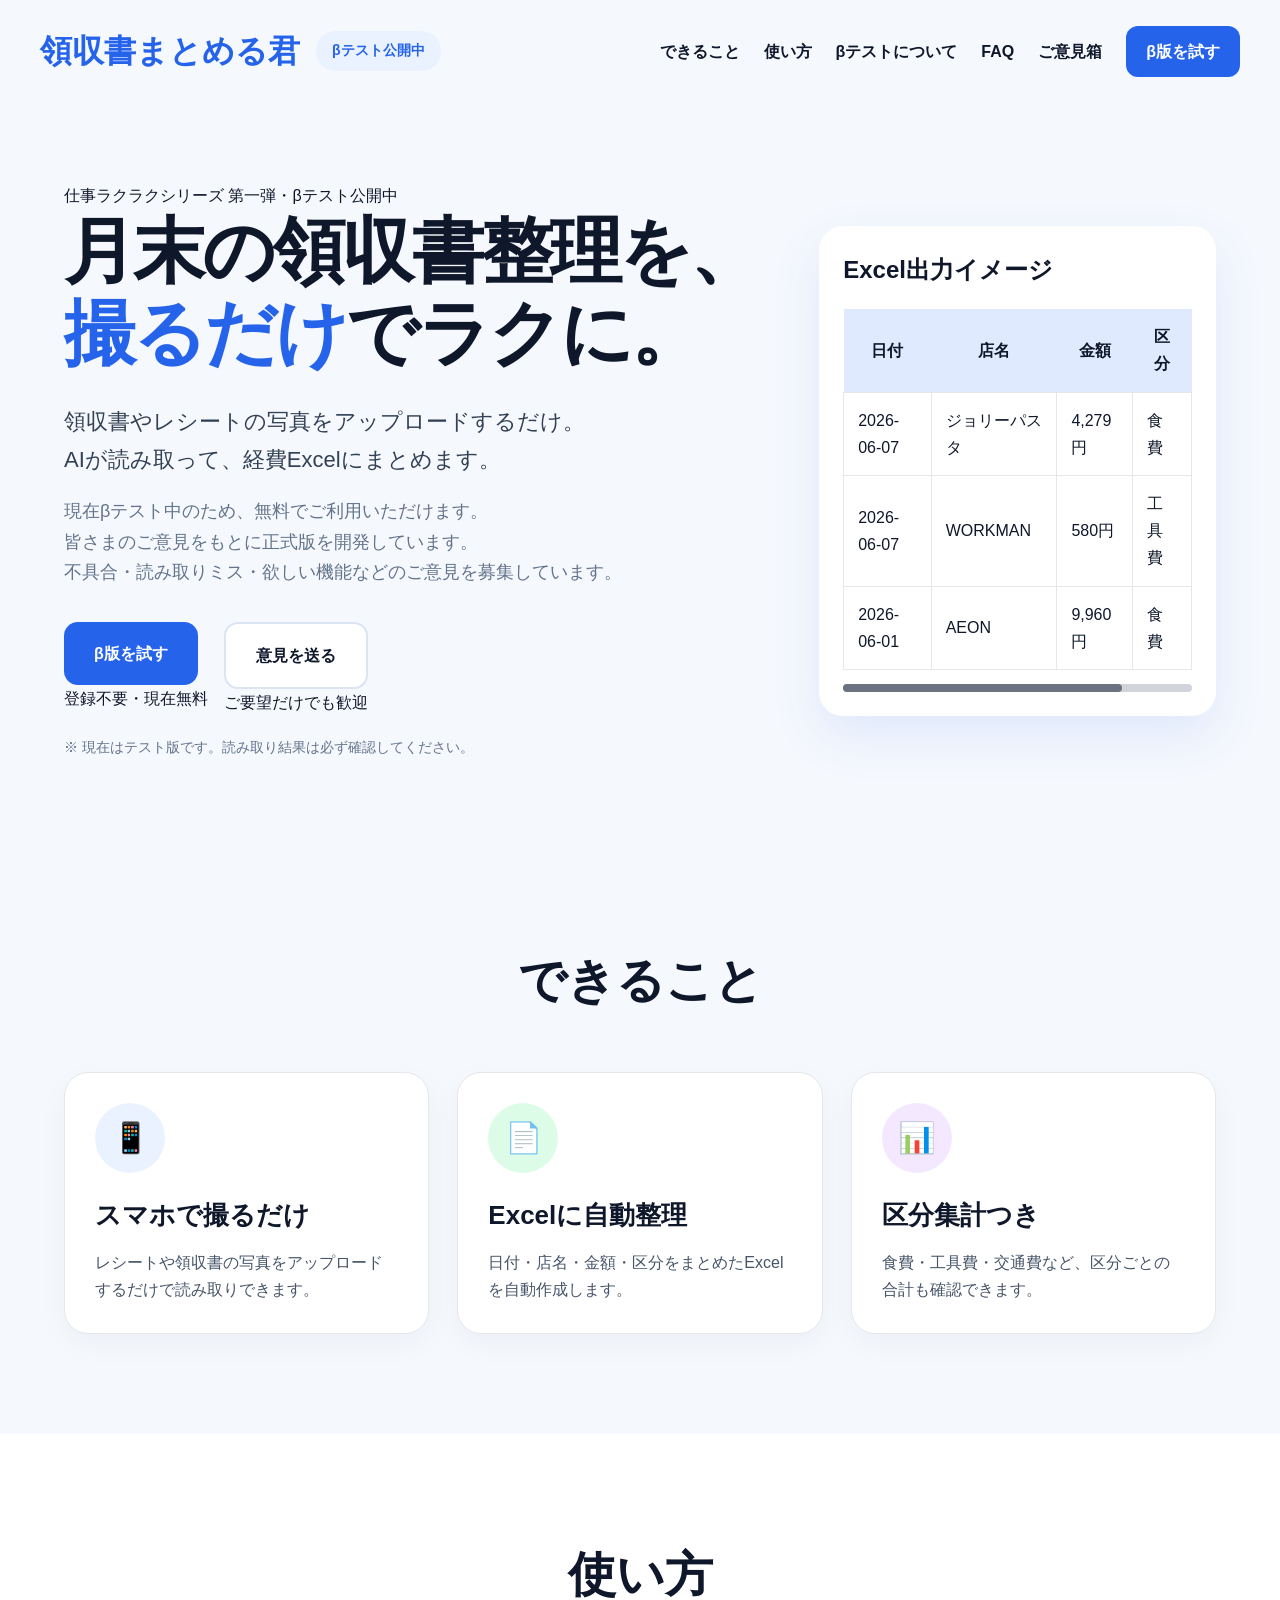
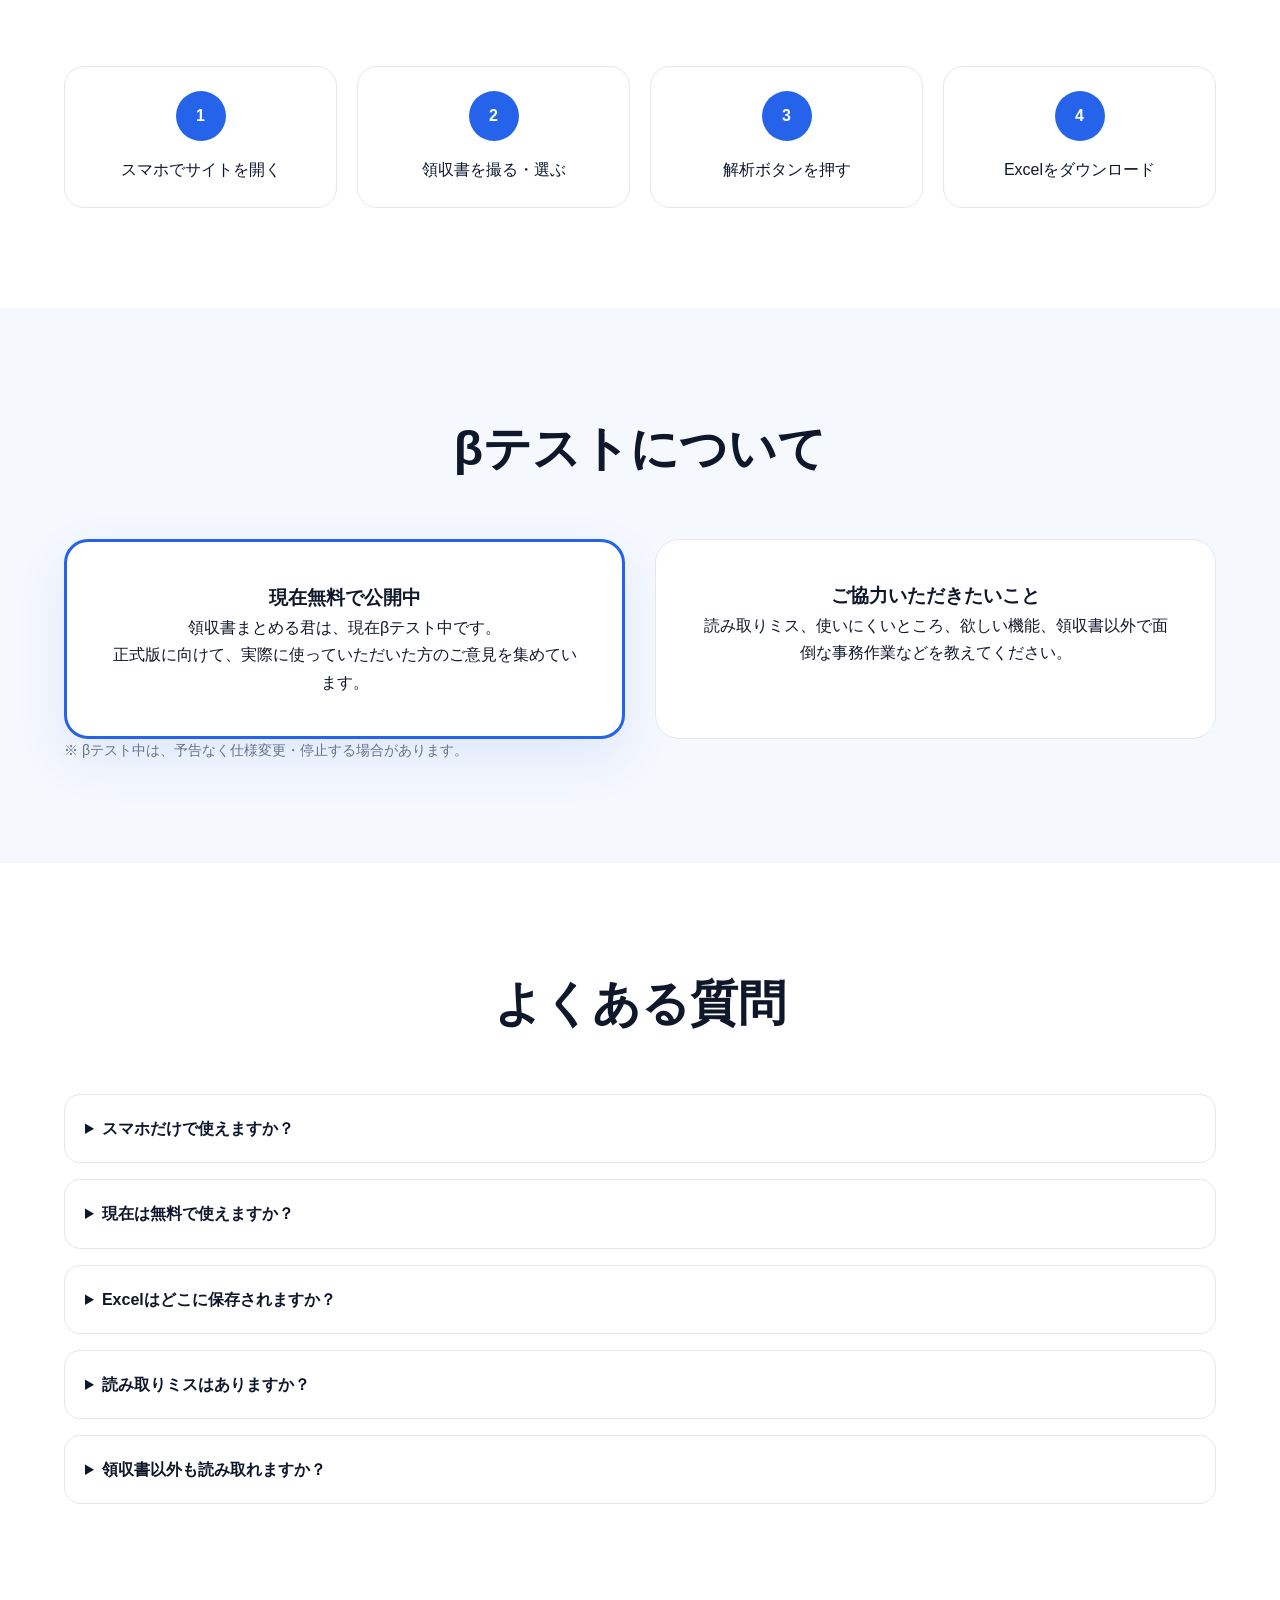
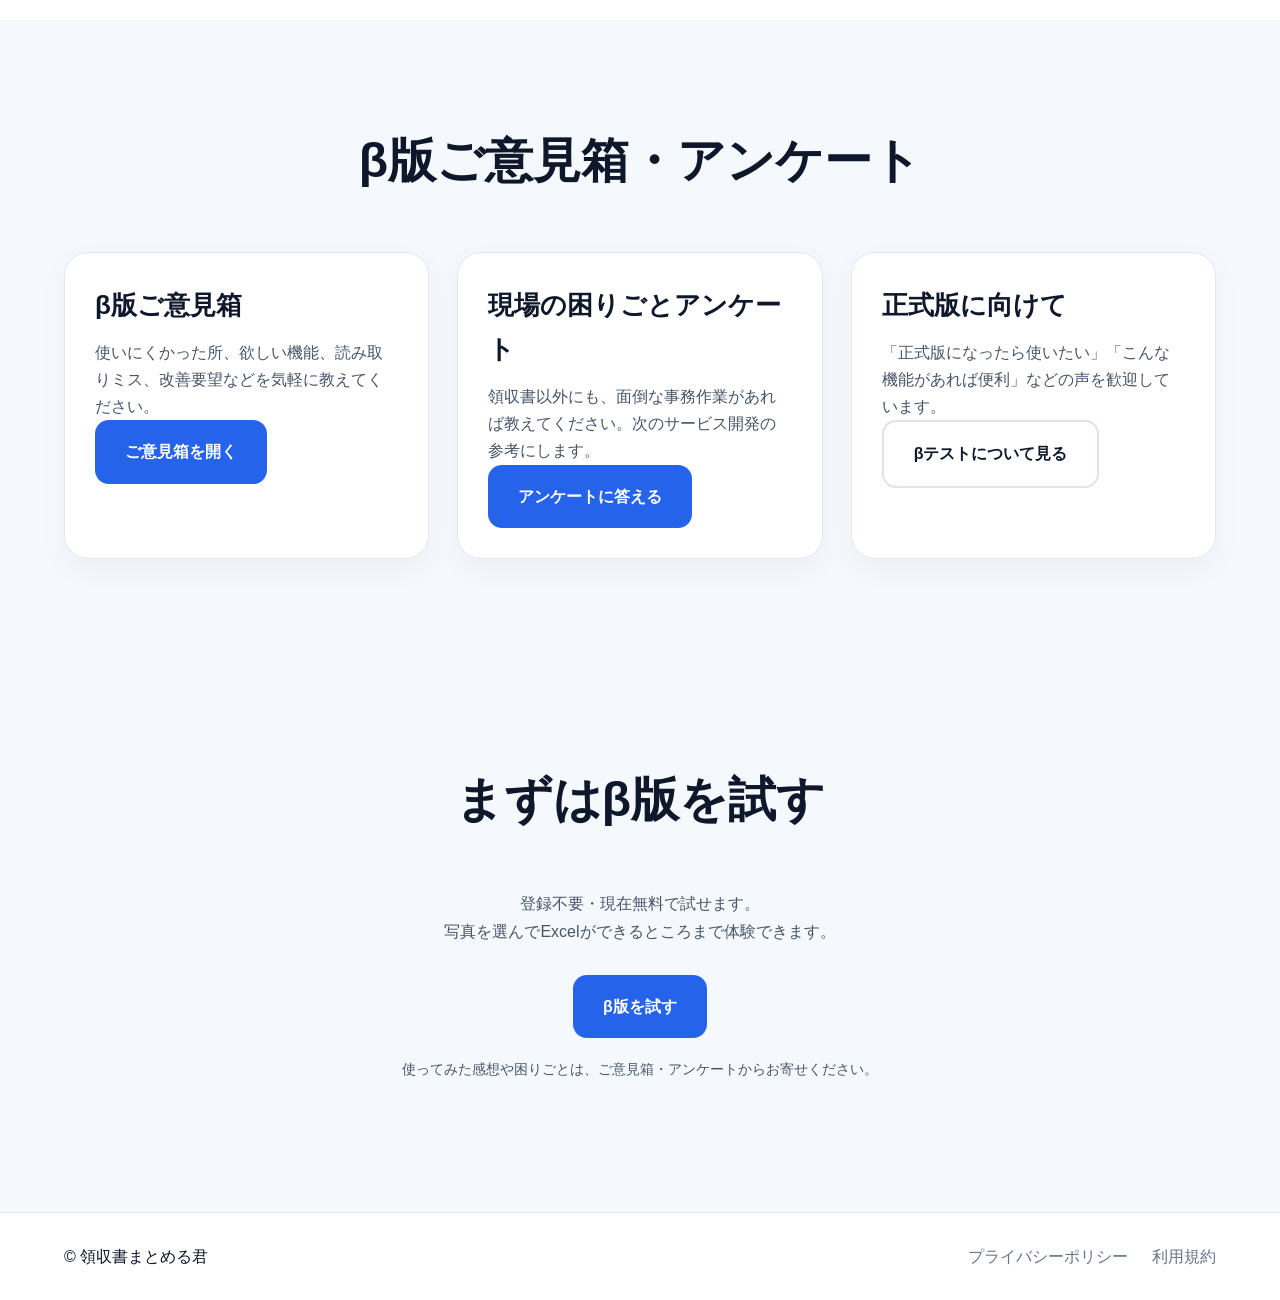
==== commit eeb61b27: "Update index.html" ====
--- a/index.html
+++ b/index.html
@@ -45,12 +45,20 @@
 
         <p class="sublead">
           現在βテスト中のため、無料でご利用いただけます。<br>
+          皆さまのご意見をもとに正式版を開発しています。<br>
           不具合・読み取りミス・欲しい機能などのご意見を募集しています。
         </p>
 
         <div class="actions">
-          <a class="btn primary" href="https://receipt-server-1.onrender.com" target="_blank" rel="noopener noreferrer">β版を試す</a>
-          <a class="btn secondary" href="#feedback">意見を送る</a>
+          <div class="action-item">
+            <a class="btn primary" href="https://receipt-server-1.onrender.com" target="_blank" rel="noopener noreferrer">β版を試す</a>
+            <p class="button-note">登録不要・現在無料</p>
+          </div>
+
+          <div class="action-item">
+            <a class="btn secondary" href="#feedback">意見を送る</a>
+            <p class="button-note">ご要望だけでも歓迎</p>
+          </div>
         </div>
 
         <p class="note">
@@ -230,10 +238,13 @@
     <div class="container">
       <h2>まずはβ版を試す</h2>
       <p>
-        写真を選んでExcelができるところまで試せます。<br>
-        使ってみた感想をぜひ教えてください。
+        登録不要・現在無料で試せます。<br>
+        写真を選んでExcelができるところまで体験できます。
       </p>
       <a class="btn primary" href="https://receipt-server-1.onrender.com" target="_blank" rel="noopener noreferrer">β版を試す</a>
+      <p class="note">
+        使ってみた感想や困りごとは、ご意見箱・アンケートからお寄せください。
+      </p>
     </div>
   </section>
 </main>
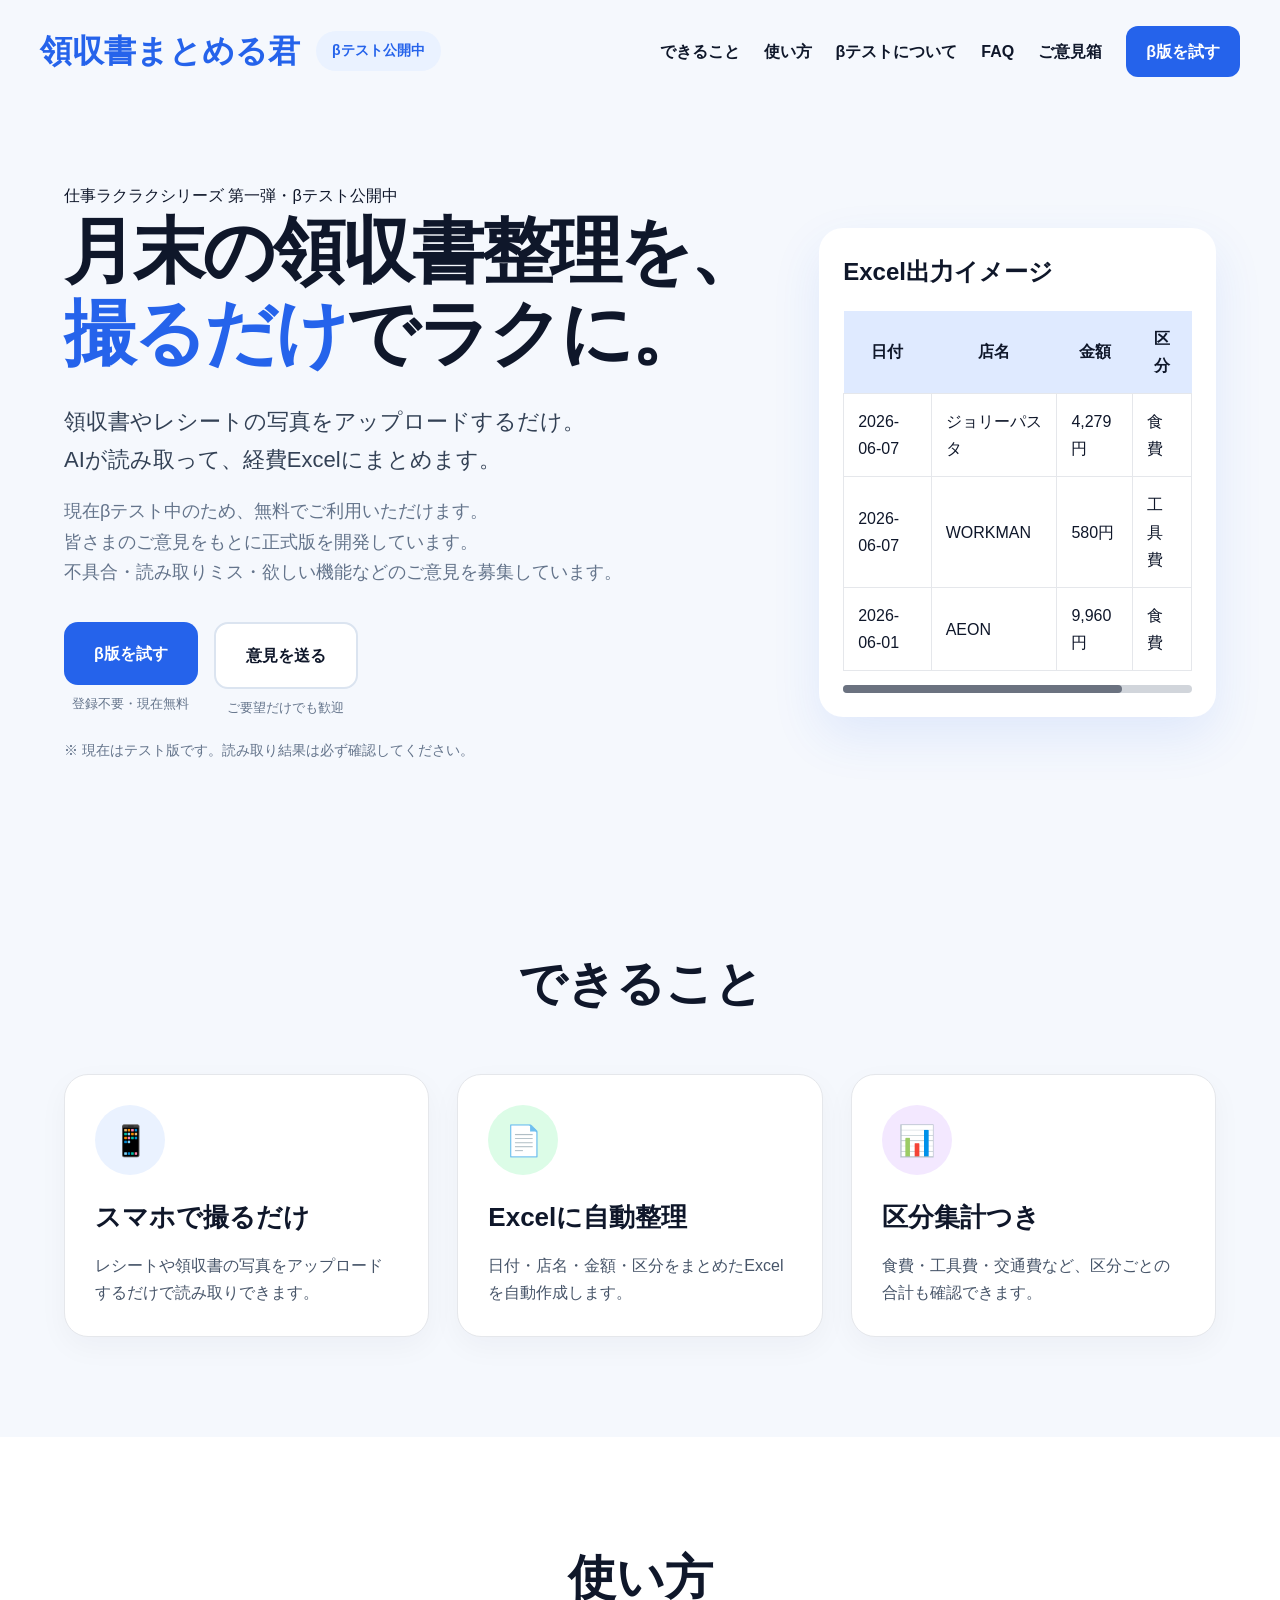
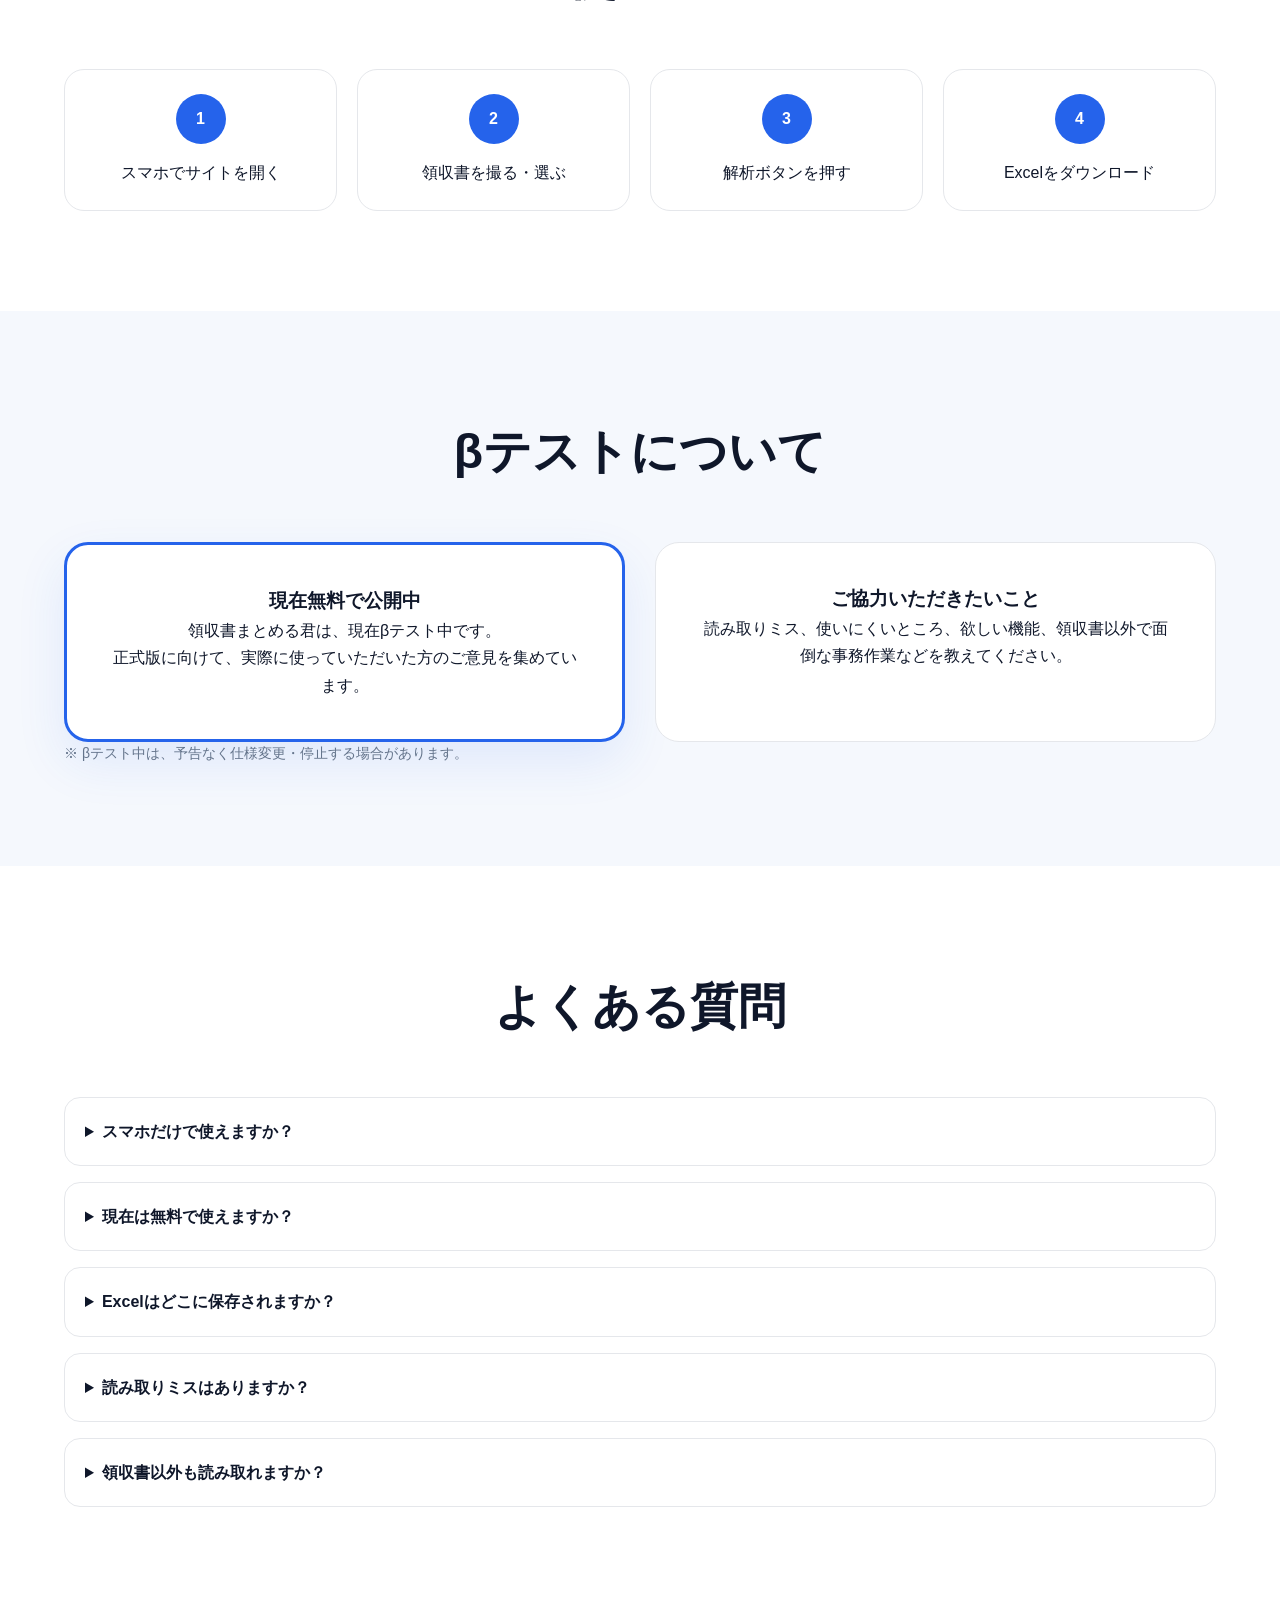
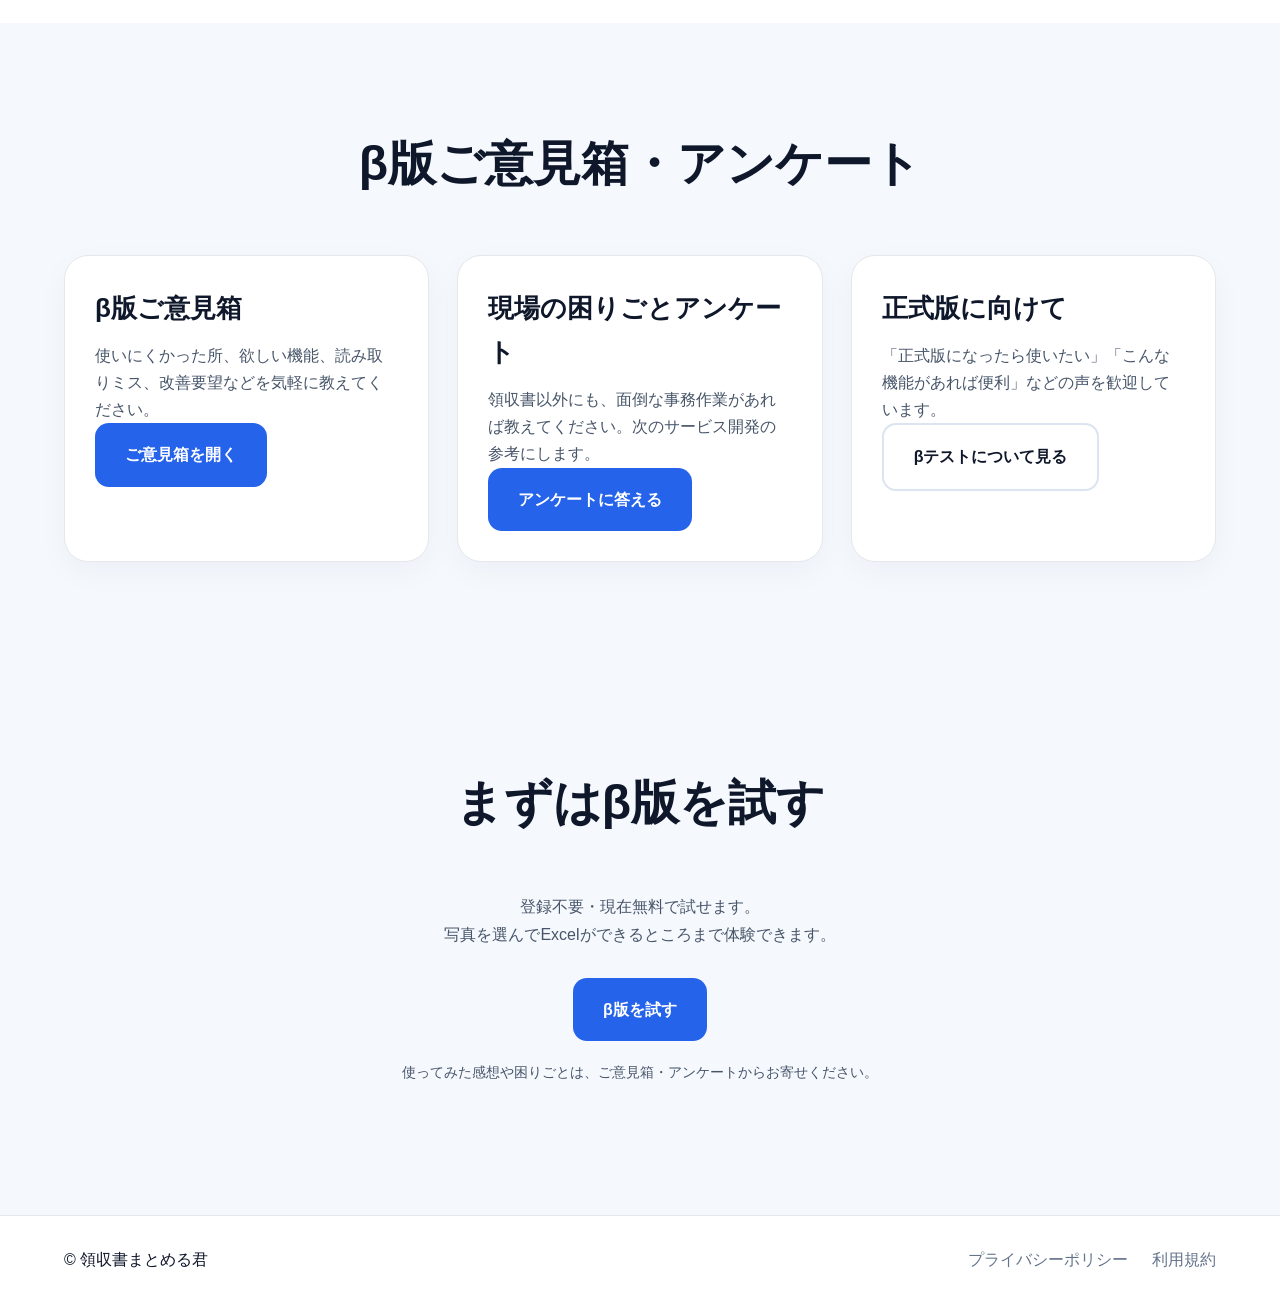
==== commit 84402c93: "Update index.html" ====
--- a/index.html
+++ b/index.html
@@ -1,7 +1,11 @@
 <!DOCTYPE html>
 <html lang="ja">
 <head>
+  <head>
   <meta charset="UTF-8">
+
+  <meta name="google-site-verification" content="_S4SVkpSA_sxCE_aNLtEMx70upwhWz0V3YrUardELQM" />
+
   <title>領収書まとめる君｜βテスト公開中</title>
   <meta name="viewport" content="width=device-width, initial-scale=1">
   <meta name="description" content="領収書やレシートをスマホで撮るだけ。AIが読み取って経費Excelにまとめるβテスト公開中のサービスです。ご意見・ご要望を募集中です。">
--- a/style.css
+++ b/style.css
@@ -613,3 +613,14 @@
         font-size:28px;
     }
 }
+.action-item{
+    display:flex;
+    flex-direction:column;
+    align-items:center;
+}
+
+.button-note{
+    margin-top:8px;
+    font-size:13px;
+    color:#64748b;
+}
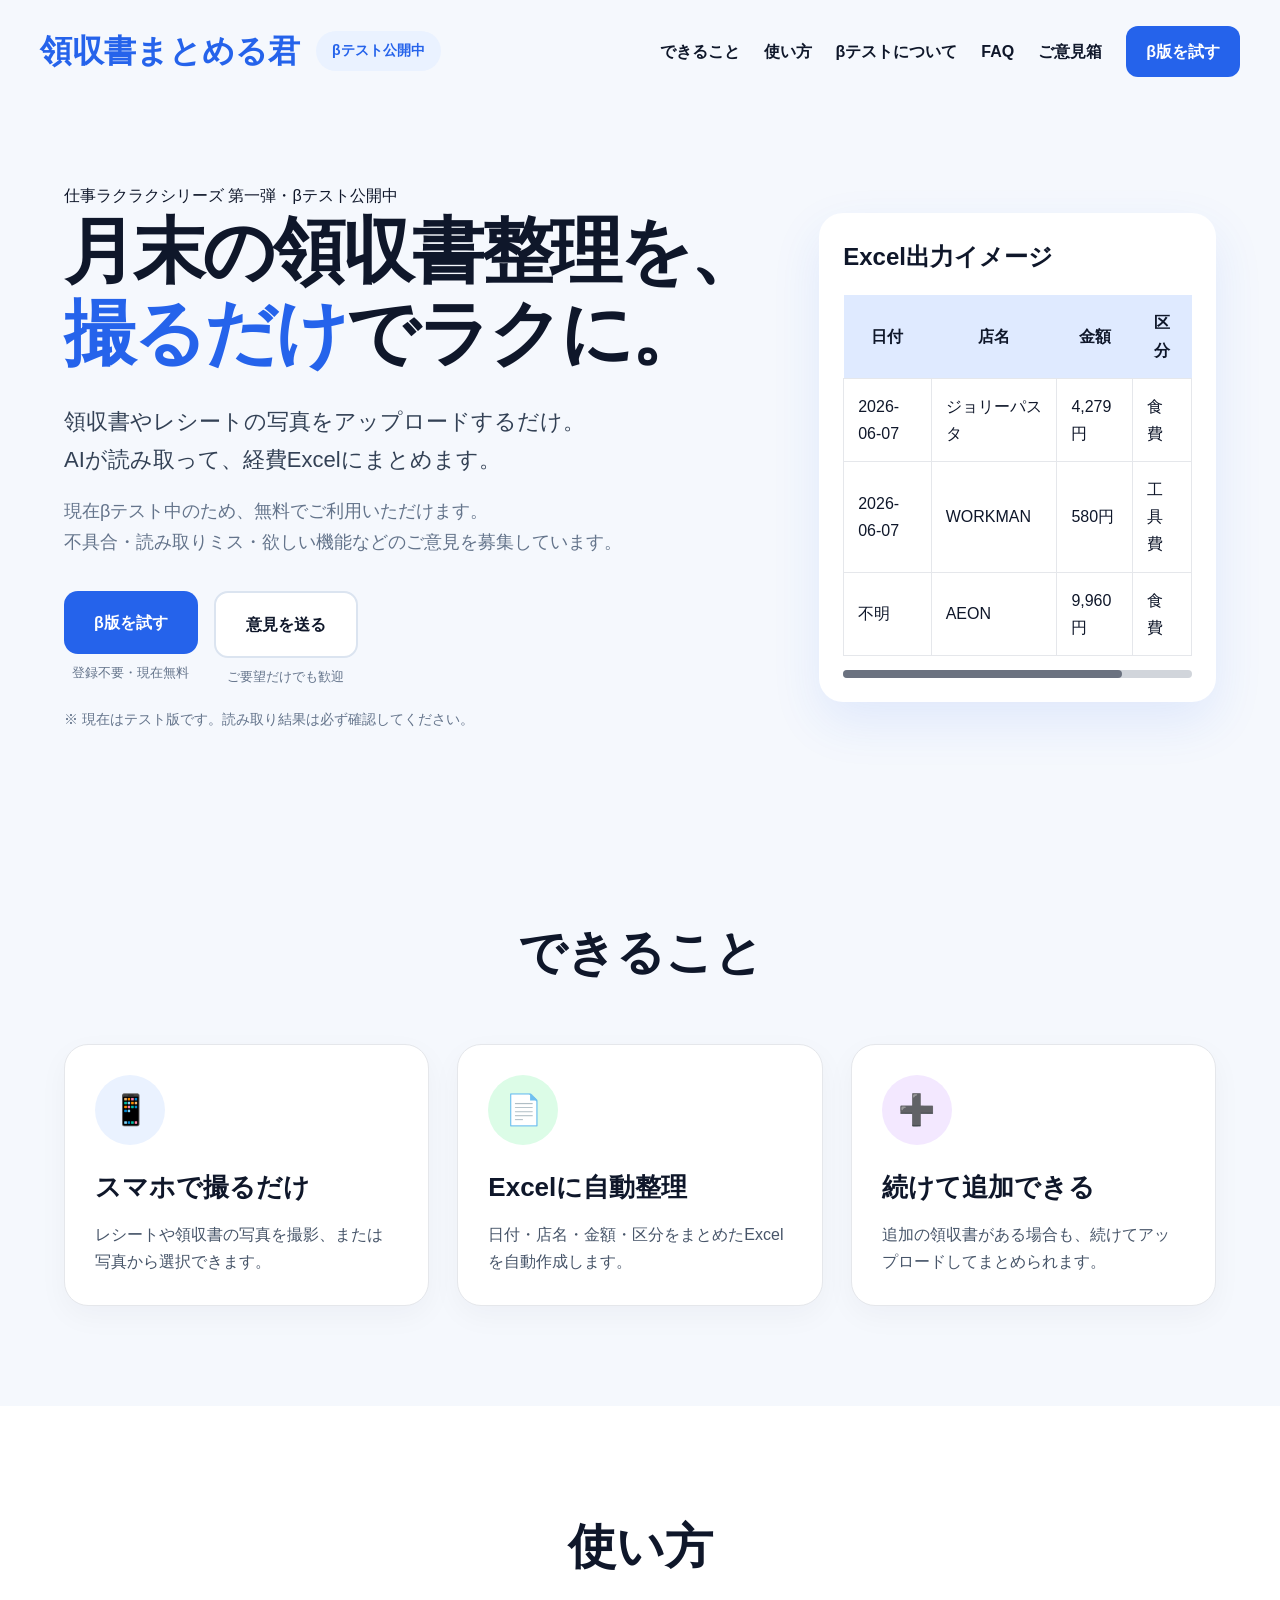
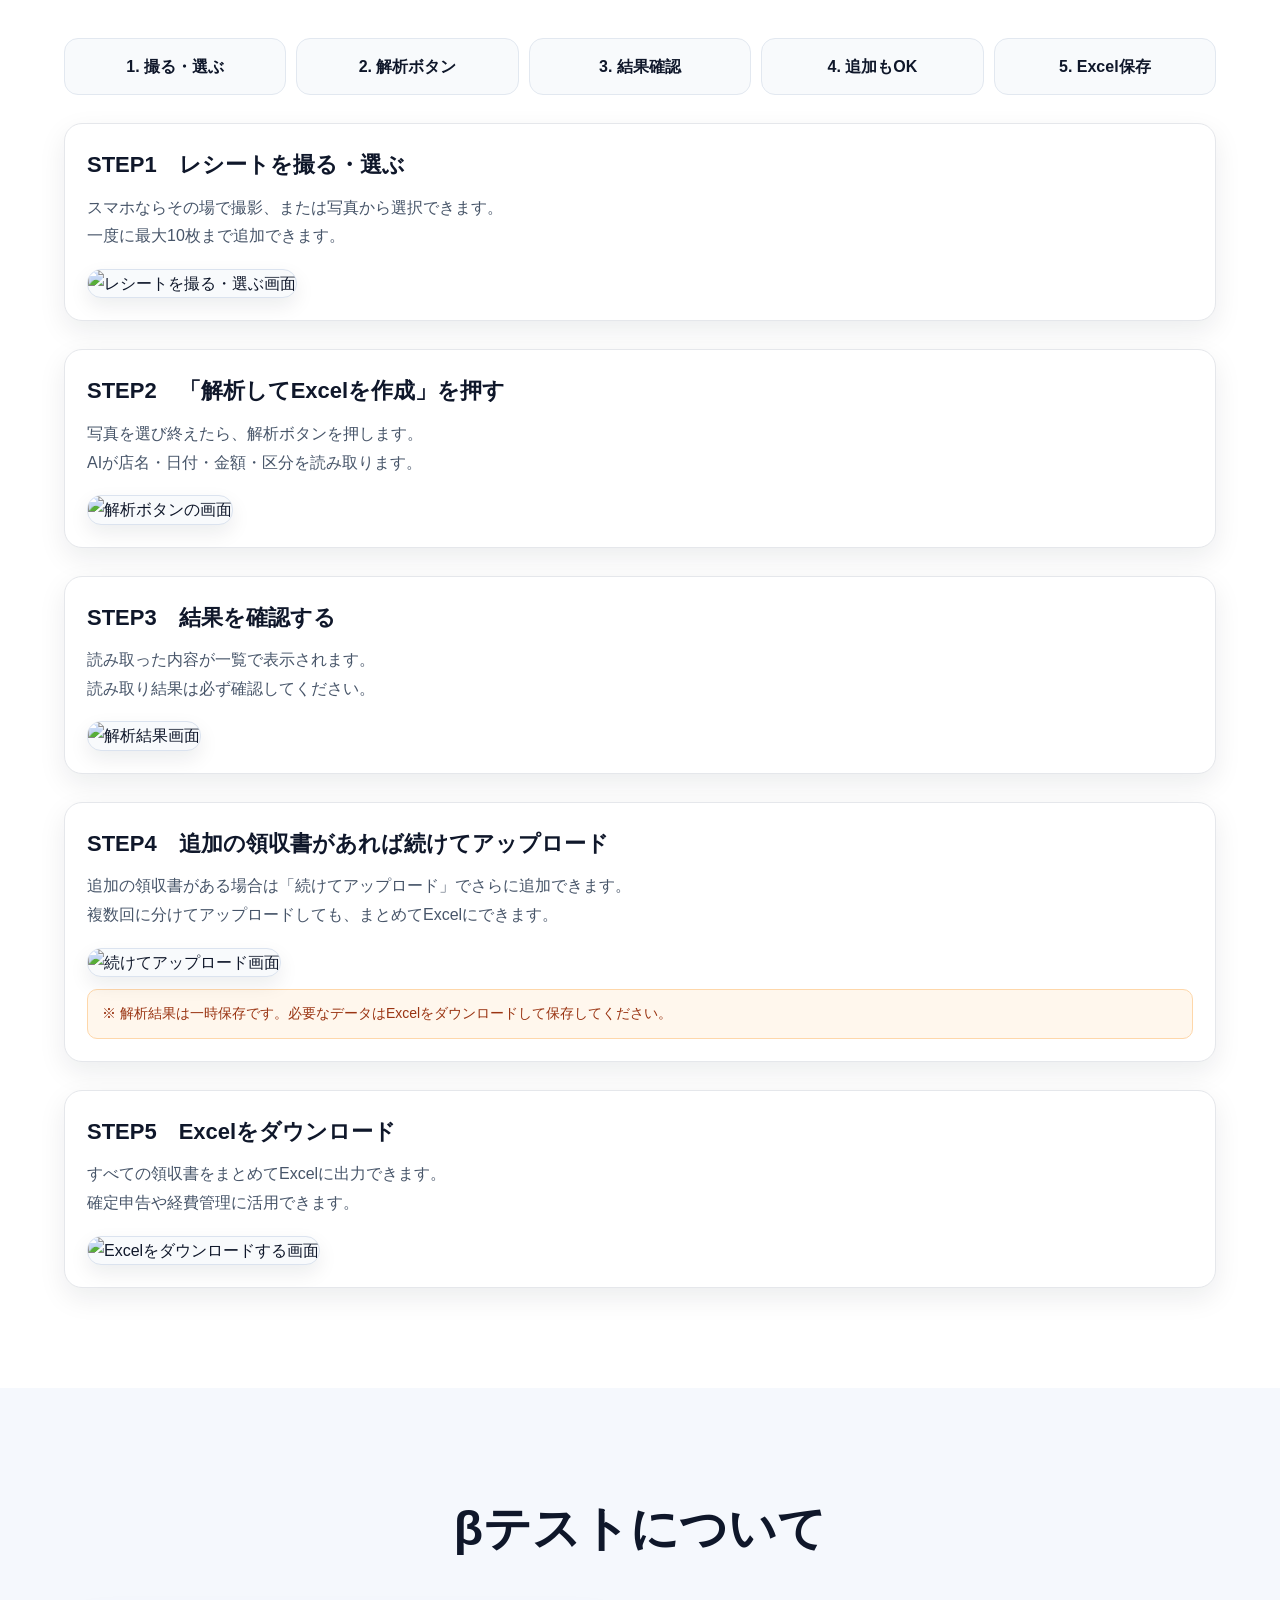
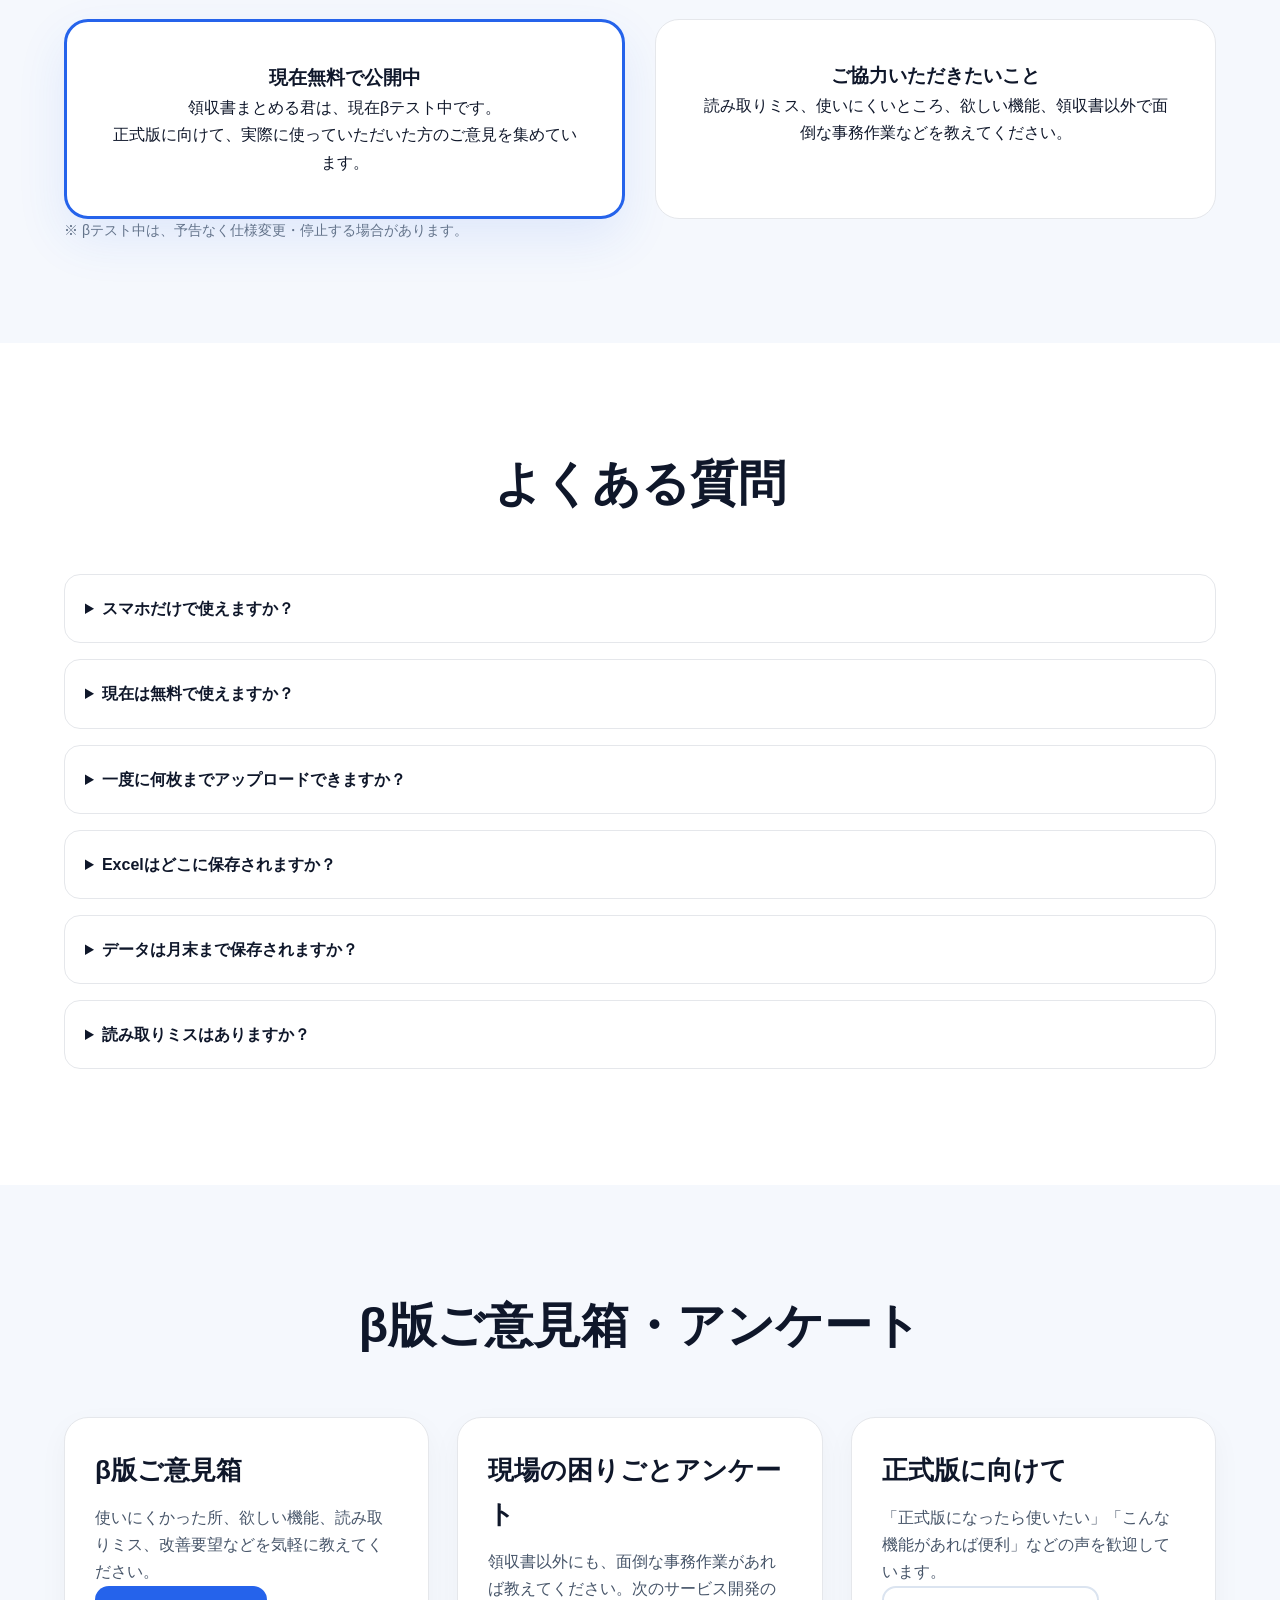
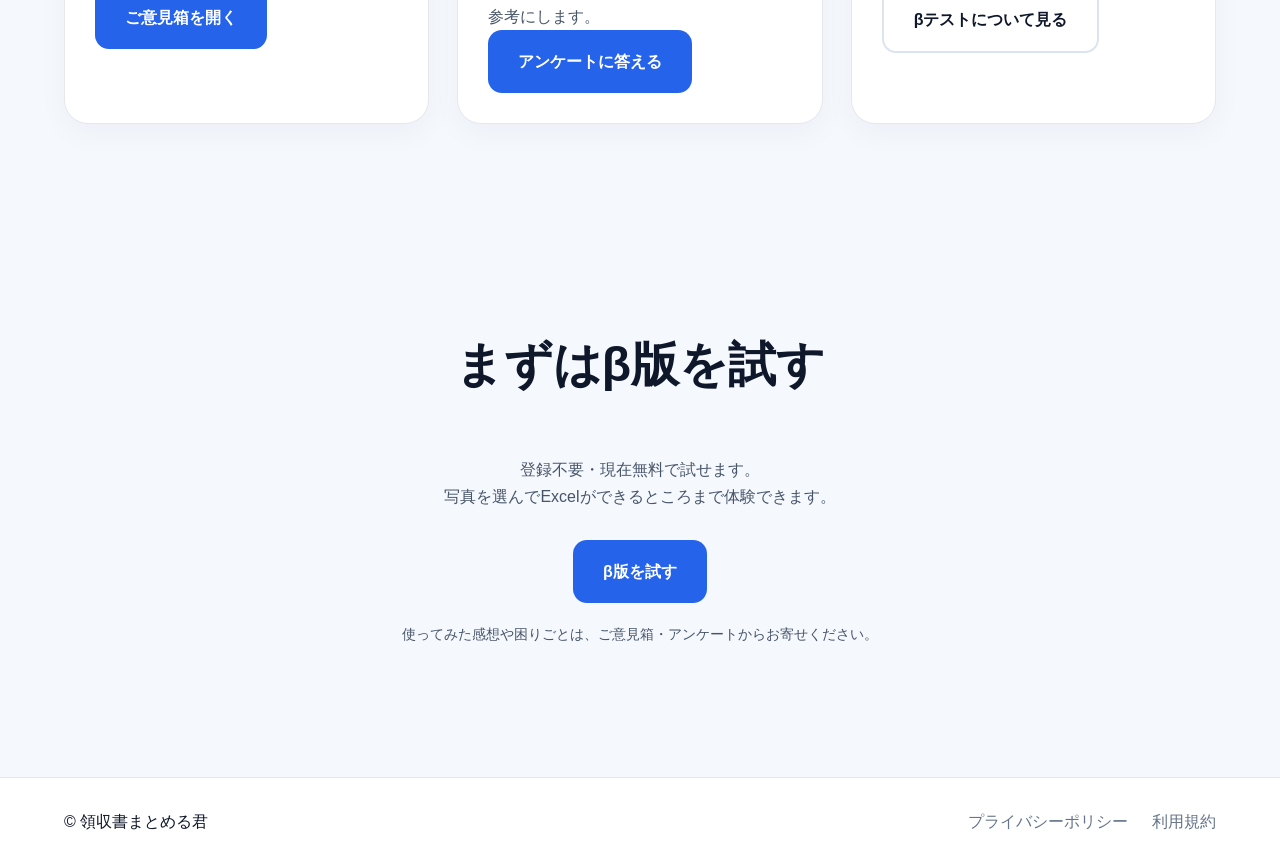
==== commit 8f3b9fc7: "Update index.html" ====
--- a/index.html
+++ b/index.html
@@ -1,7 +1,6 @@
 <!DOCTYPE html>
 <html lang="ja">
 <head>
-  <head>
   <meta charset="UTF-8">
 
   <meta name="google-site-verification" content="_S4SVkpSA_sxCE_aNLtEMx70upwhWz0V3YrUardELQM" />
@@ -10,6 +9,84 @@
   <meta name="viewport" content="width=device-width, initial-scale=1">
   <meta name="description" content="領収書やレシートをスマホで撮るだけ。AIが読み取って経費Excelにまとめるβテスト公開中のサービスです。ご意見・ご要望を募集中です。">
   <link rel="stylesheet" href="style.css">
+
+  <style>
+    .howto-image-grid {
+      display: grid;
+      gap: 28px;
+      margin-top: 28px;
+    }
+
+    .howto-card {
+      background: #fff;
+      border-radius: 18px;
+      padding: 22px;
+      box-shadow: 0 10px 28px rgba(15, 23, 42, 0.08);
+      border: 1px solid #e5e7eb;
+    }
+
+    .howto-card h3 {
+      margin-top: 0;
+      margin-bottom: 10px;
+      font-size: 22px;
+    }
+
+    .howto-card p {
+      color: #475569;
+      line-height: 1.8;
+      margin-bottom: 18px;
+    }
+
+    .howto-shot {
+      width: 100%;
+      border-radius: 14px;
+      border: 1px solid #dbe3ef;
+      box-shadow: 0 8px 20px rgba(15, 23, 42, 0.08);
+      background: #f8fafc;
+    }
+
+    .mini-note {
+      margin-top: 12px;
+      padding: 12px 14px;
+      background: #fff7ed;
+      color: #9a3412;
+      border: 1px solid #fed7aa;
+      border-radius: 10px;
+      font-size: 14px;
+      line-height: 1.7;
+    }
+
+    .simple-flow {
+      display: grid;
+      grid-template-columns: repeat(5, 1fr);
+      gap: 10px;
+      margin-top: 24px;
+    }
+
+    .simple-flow div {
+      background: #f8fafc;
+      border: 1px solid #e2e8f0;
+      border-radius: 14px;
+      padding: 14px;
+      text-align: center;
+      font-weight: 700;
+      color: #0f172a;
+    }
+
+    @media (max-width: 800px) {
+      .simple-flow {
+        grid-template-columns: 1fr;
+      }
+
+      .howto-card {
+        padding: 16px;
+      }
+
+      .howto-card h3 {
+        font-size: 19px;
+      }
+    }
+  </style>
 </head>
 <body>
 
@@ -49,7 +126,6 @@
 
         <p class="sublead">
           現在βテスト中のため、無料でご利用いただけます。<br>
-          皆さまのご意見をもとに正式版を開発しています。<br>
           不具合・読み取りミス・欲しい機能などのご意見を募集しています。
         </p>
 
@@ -94,7 +170,7 @@
               <td>工具費</td>
             </tr>
             <tr>
-              <td>2026-06-01</td>
+              <td>不明</td>
               <td>AEON</td>
               <td>9,960円</td>
               <td>食費</td>
@@ -117,7 +193,7 @@
         <div class="card">
           <div class="icon blue-icon">📱</div>
           <h3>スマホで撮るだけ</h3>
-          <p>レシートや領収書の写真をアップロードするだけで読み取りできます。</p>
+          <p>レシートや領収書の写真を撮影、または写真から選択できます。</p>
         </div>
 
         <div class="card">
@@ -127,9 +203,9 @@
         </div>
 
         <div class="card">
-          <div class="icon purple-icon">📊</div>
-          <h3>区分集計つき</h3>
-          <p>食費・工具費・交通費など、区分ごとの合計も確認できます。</p>
+          <div class="icon purple-icon">➕</div>
+          <h3>続けて追加できる</h3>
+          <p>追加の領収書がある場合も、続けてアップロードしてまとめられます。</p>
         </div>
       </div>
     </div>
@@ -139,11 +215,62 @@
     <div class="container">
       <h2>使い方</h2>
 
-      <div class="steps">
-        <div class="step"><span>1</span><p>スマホでサイトを開く</p></div>
-        <div class="step"><span>2</span><p>領収書を撮る・選ぶ</p></div>
-        <div class="step"><span>3</span><p>解析ボタンを押す</p></div>
-        <div class="step"><span>4</span><p>Excelをダウンロード</p></div>
+      <div class="simple-flow">
+        <div>1. 撮る・選ぶ</div>
+        <div>2. 解析ボタン</div>
+        <div>3. 結果確認</div>
+        <div>4. 追加もOK</div>
+        <div>5. Excel保存</div>
+      </div>
+
+      <div class="howto-image-grid">
+        <div class="howto-card">
+          <h3>STEP1　レシートを撮る・選ぶ</h3>
+          <p>
+            スマホならその場で撮影、または写真から選択できます。<br>
+            一度に最大10枚まで追加できます。
+          </p>
+          <img class="howto-shot" src="images/app-upload.png" alt="レシートを撮る・選ぶ画面">
+        </div>
+
+        <div class="howto-card">
+          <h3>STEP2　「解析してExcelを作成」を押す</h3>
+          <p>
+            写真を選び終えたら、解析ボタンを押します。<br>
+            AIが店名・日付・金額・区分を読み取ります。
+          </p>
+          <img class="howto-shot" src="images/app-upload.png" alt="解析ボタンの画面">
+        </div>
+
+        <div class="howto-card">
+          <h3>STEP3　結果を確認する</h3>
+          <p>
+            読み取った内容が一覧で表示されます。<br>
+            読み取り結果は必ず確認してください。
+          </p>
+          <img class="howto-shot" src="images/app-result.png" alt="解析結果画面">
+        </div>
+
+        <div class="howto-card">
+          <h3>STEP4　追加の領収書があれば続けてアップロード</h3>
+          <p>
+            追加の領収書がある場合は「続けてアップロード」でさらに追加できます。<br>
+            複数回に分けてアップロードしても、まとめてExcelにできます。
+          </p>
+          <img class="howto-shot" src="images/app-result.png" alt="続けてアップロード画面">
+          <div class="mini-note">
+            ※ 解析結果は一時保存です。必要なデータはExcelをダウンロードして保存してください。
+          </div>
+        </div>
+
+        <div class="howto-card">
+          <h3>STEP5　Excelをダウンロード</h3>
+          <p>
+            すべての領収書をまとめてExcelに出力できます。<br>
+            確定申告や経費管理に活用できます。
+          </p>
+          <img class="howto-shot" src="images/app-result.png" alt="Excelをダウンロードする画面">
+        </div>
       </div>
     </div>
   </section>
@@ -190,18 +317,23 @@
       </details>
 
       <details>
+        <summary>一度に何枚までアップロードできますか？</summary>
+        <p>現在は一度に最大10枚までアップロードできます。</p>
+      </details>
+
+      <details>
         <summary>Excelはどこに保存されますか？</summary>
         <p>端末のダウンロードフォルダに保存されます。iPhoneの場合は「ファイル」アプリ内のダウンロードに保存される場合があります。</p>
       </details>
 
       <details>
+        <summary>データは月末まで保存されますか？</summary>
+        <p>現在の解析結果は一時保存です。ブラウザ変更やサーバー再起動により消える場合があります。必要なデータはExcelをダウンロードして保存してください。</p>
+      </details>
+
+      <details>
         <summary>読み取りミスはありますか？</summary>
         <p>あります。AIによる自動読み取りのため、Excel出力後に内容を確認してください。</p>
-      </details>
-
-      <details>
-        <summary>領収書以外も読み取れますか？</summary>
-        <p>日付・金額・内容が書かれている出金伝票や手書きメモなども読み取れる可能性があります。ただし、正確に読み取れる保証はありません。</p>
       </details>
     </div>
   </section>
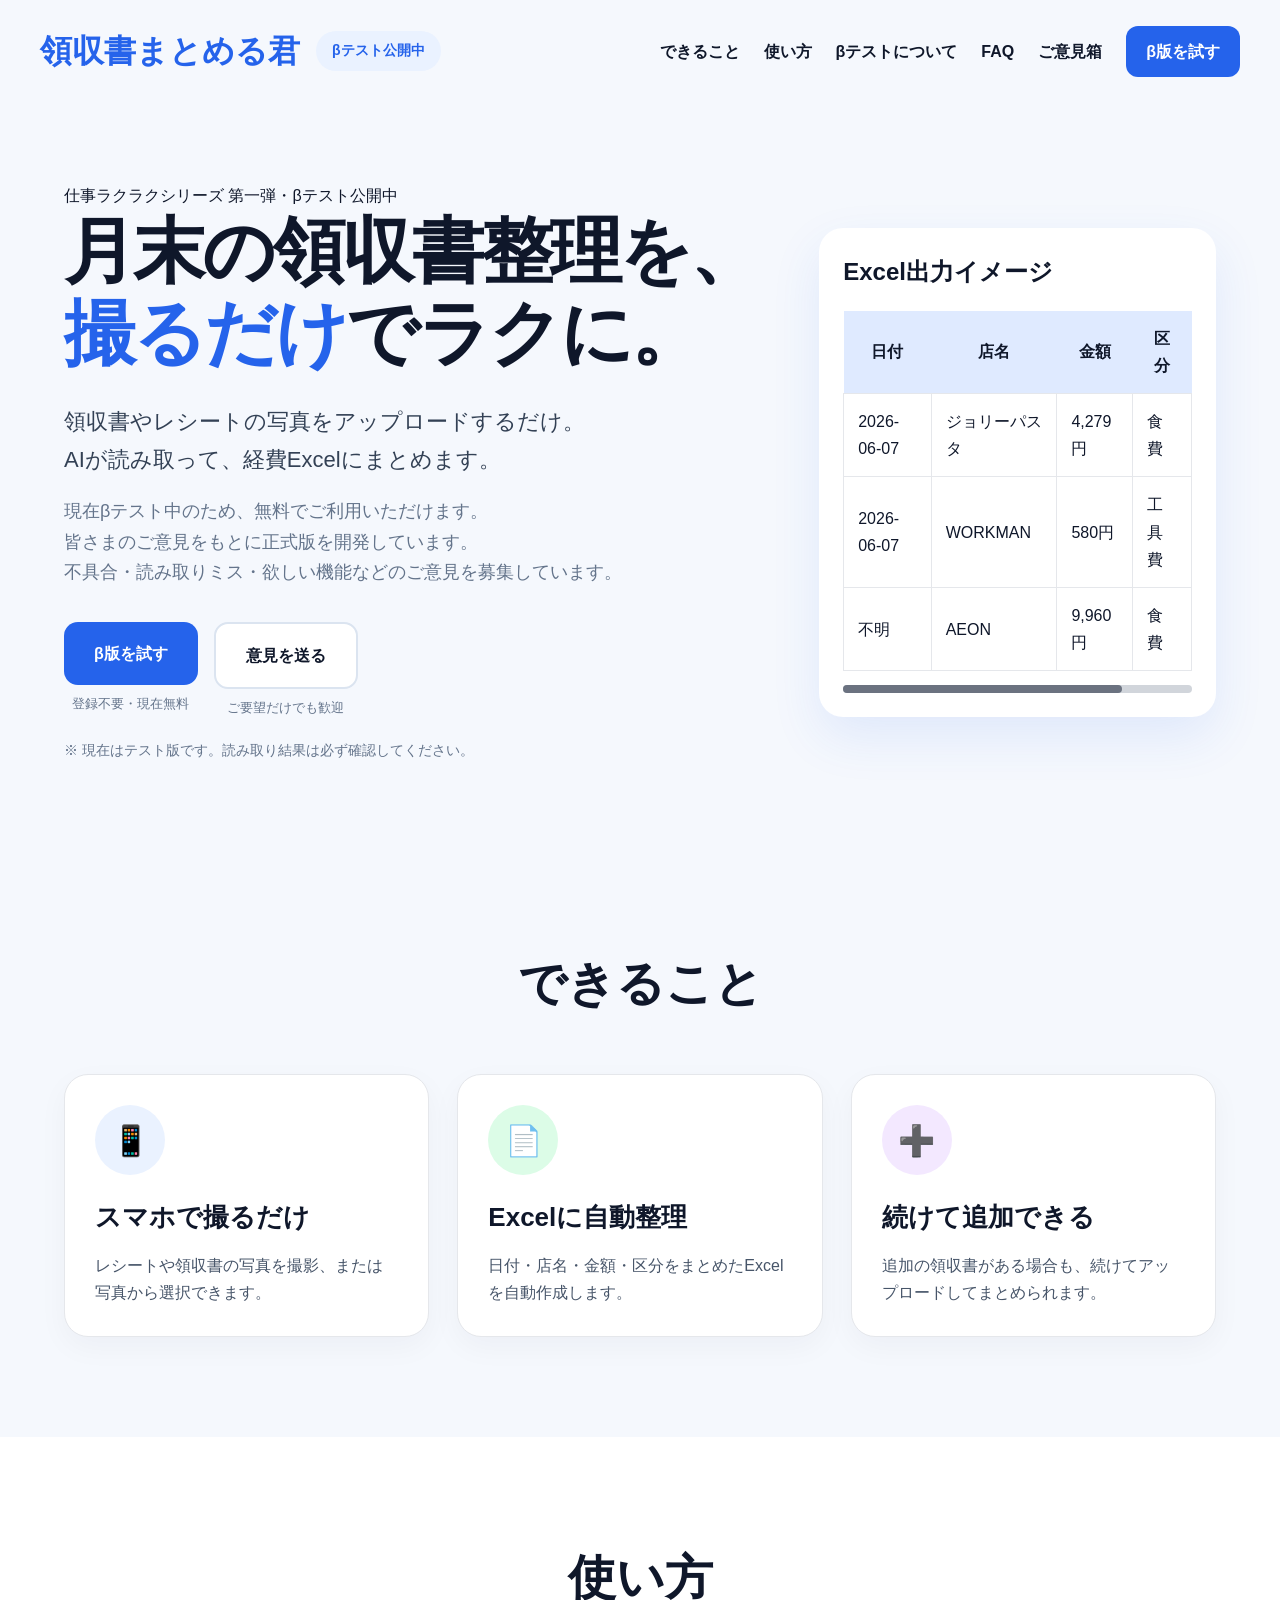
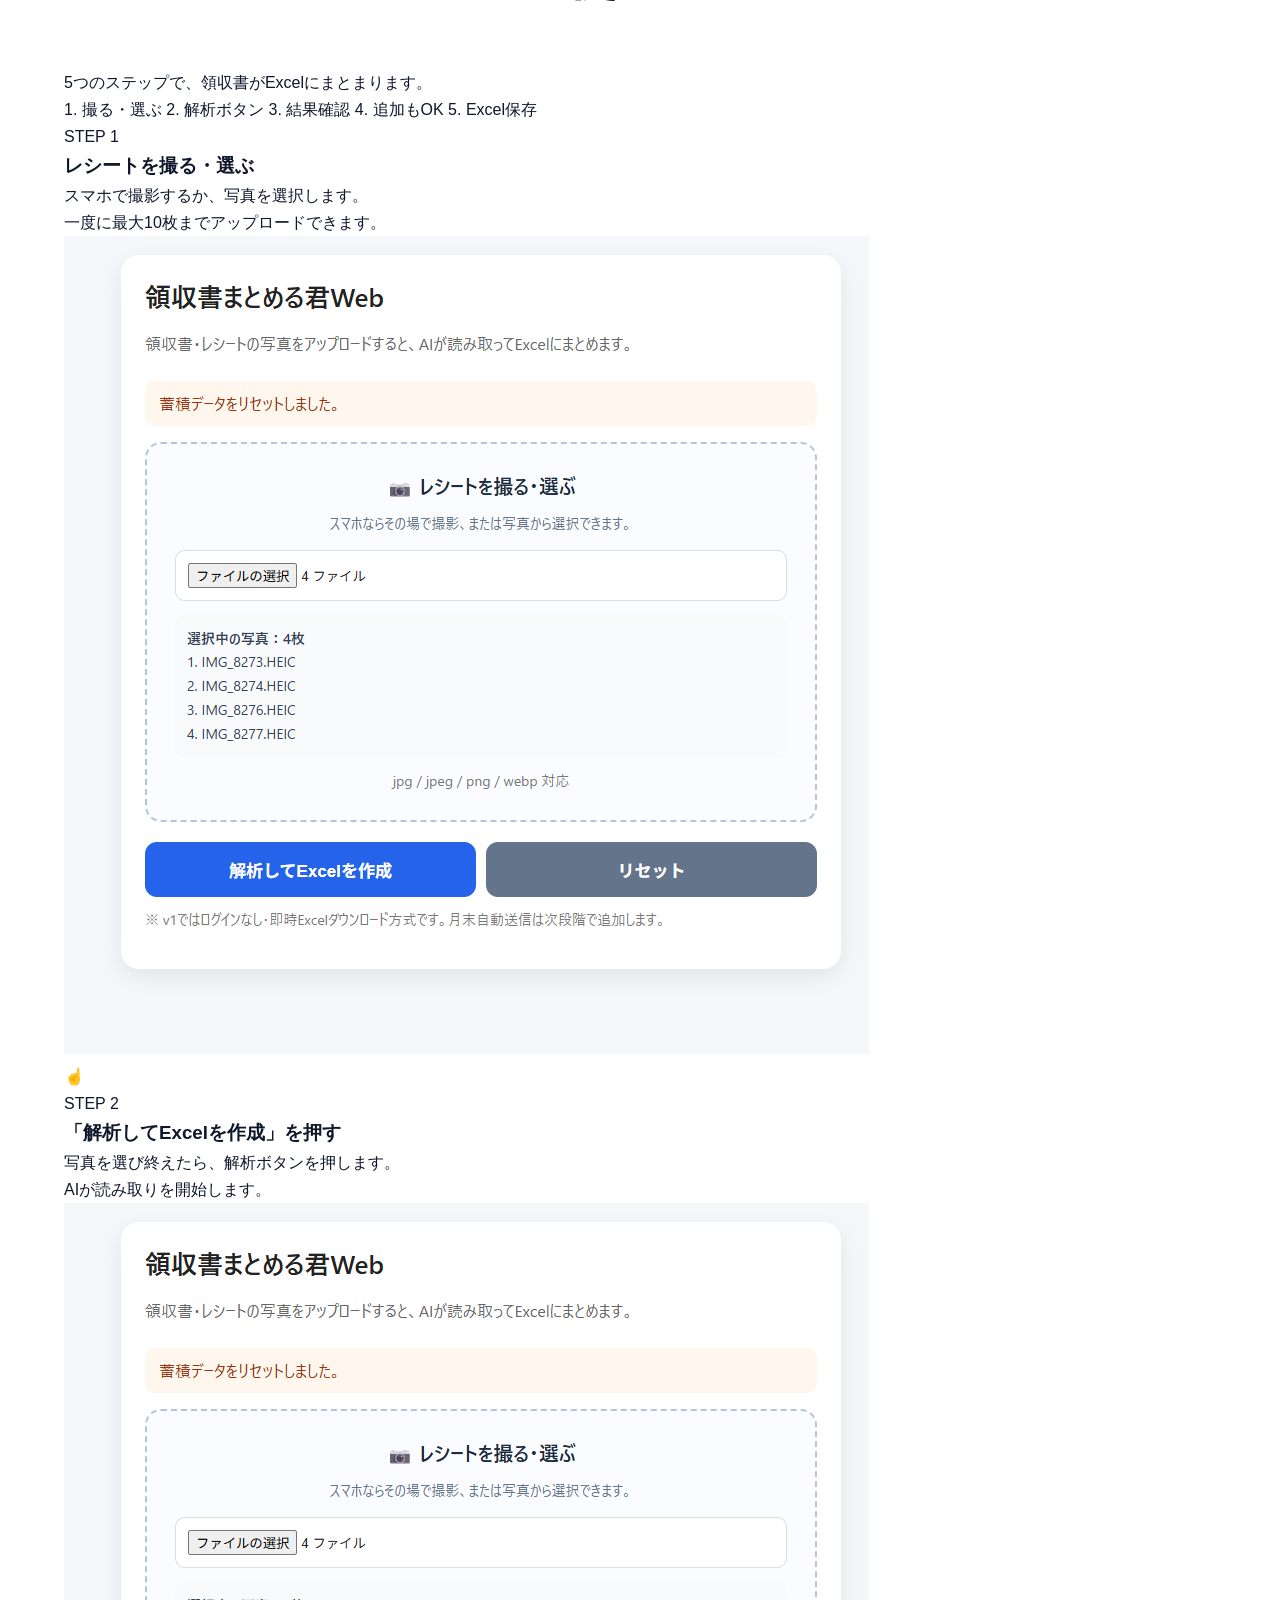
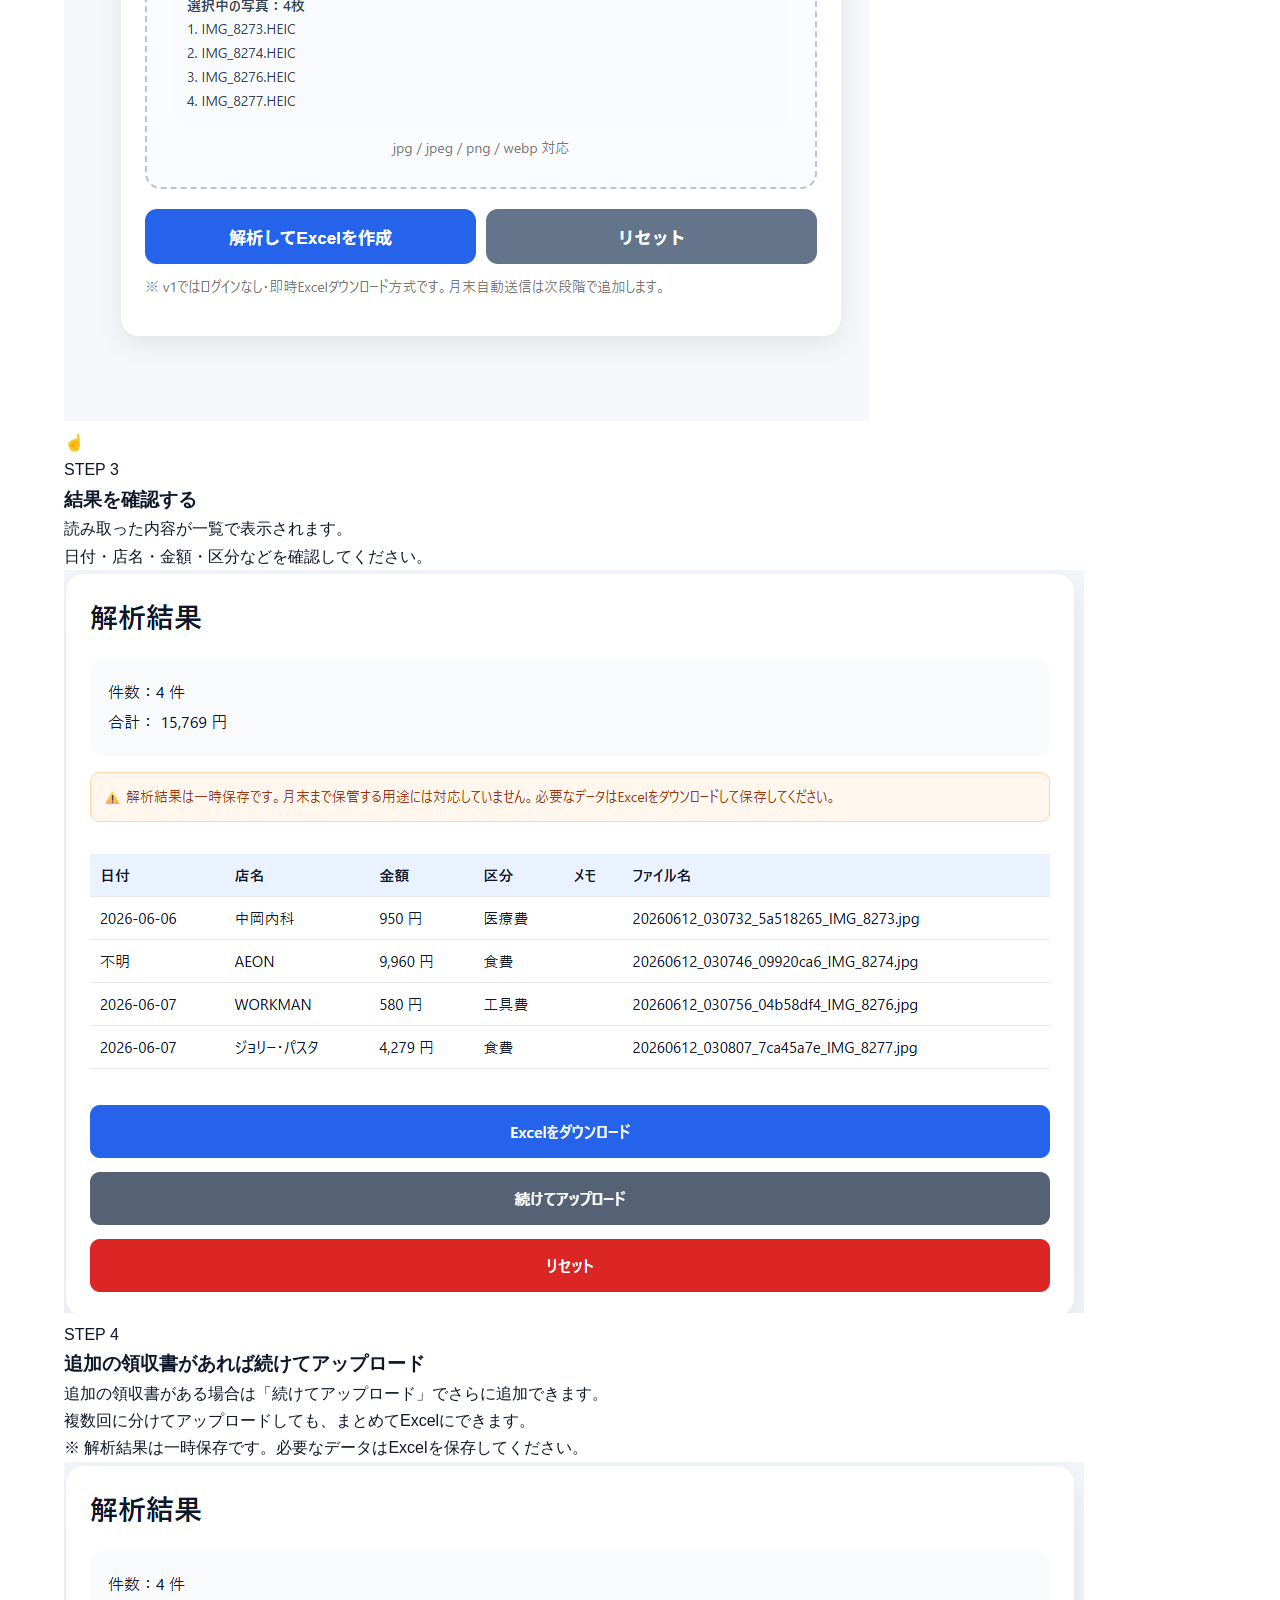
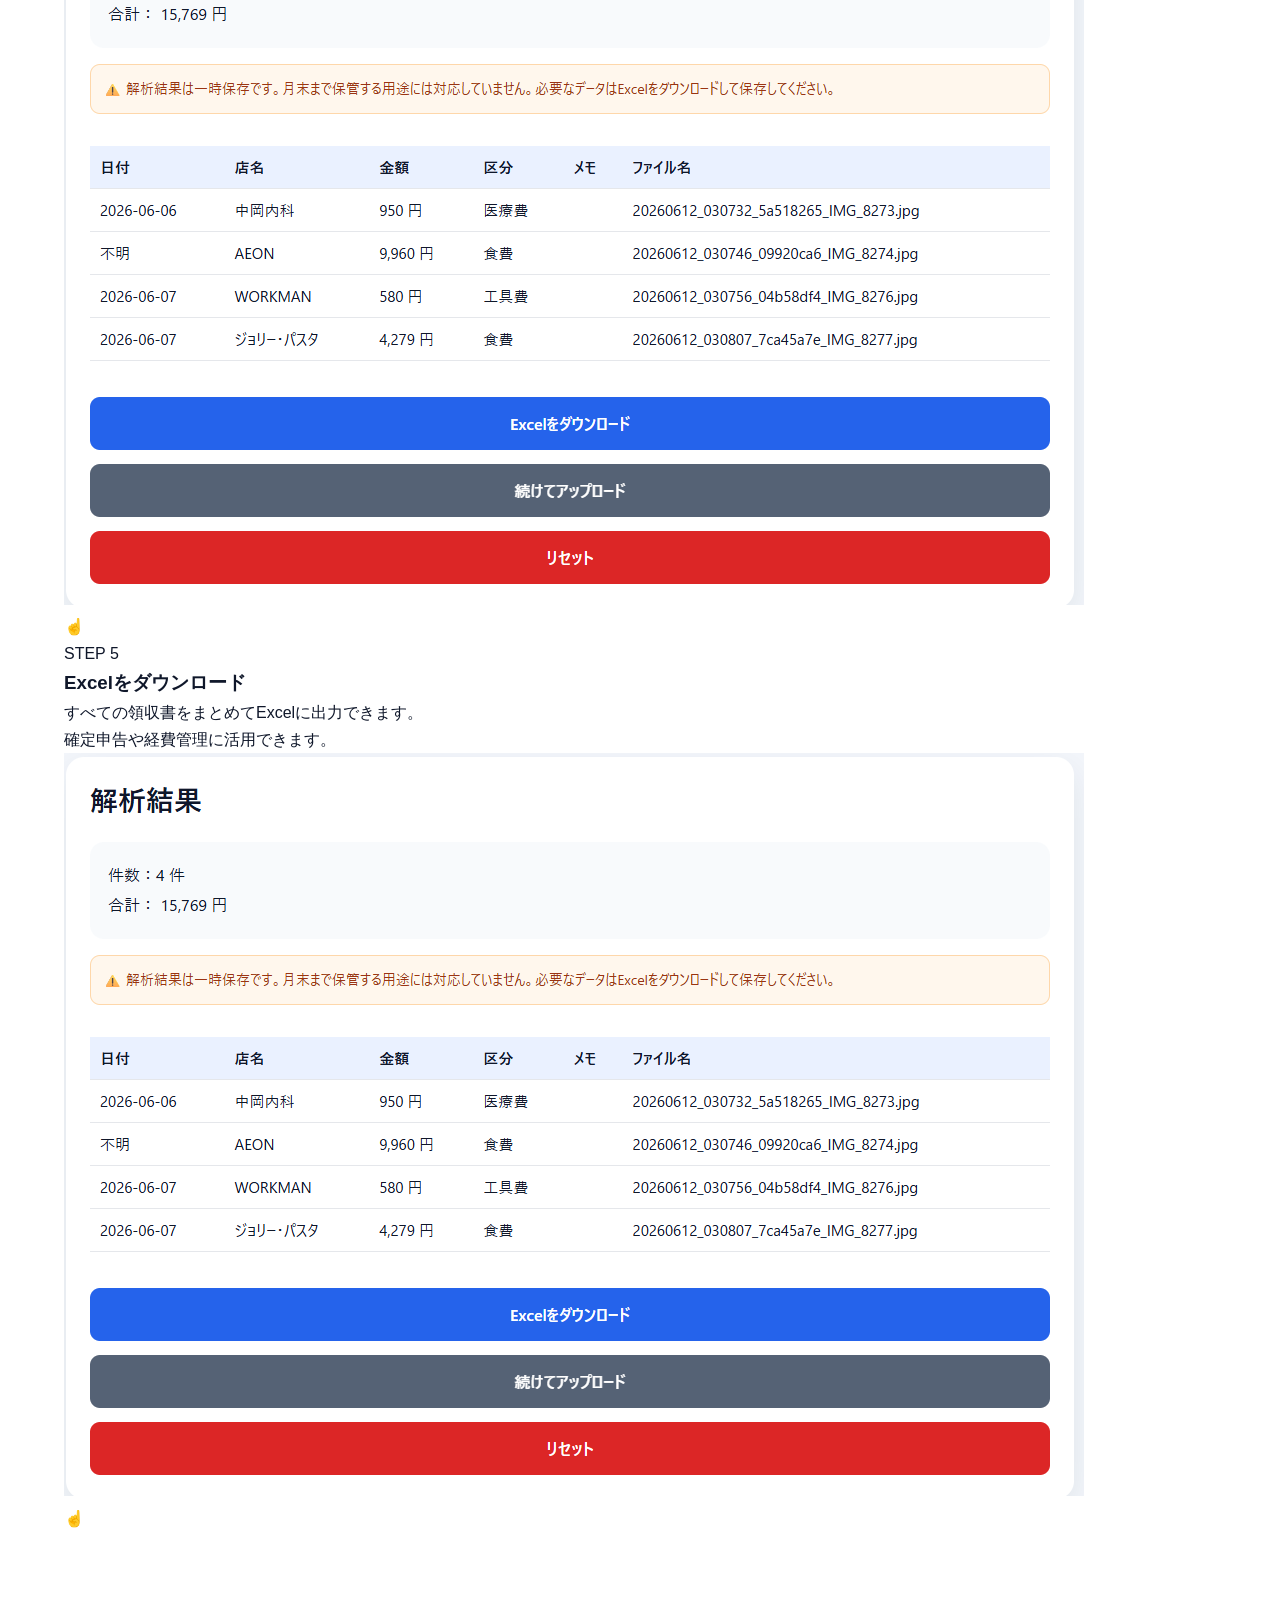
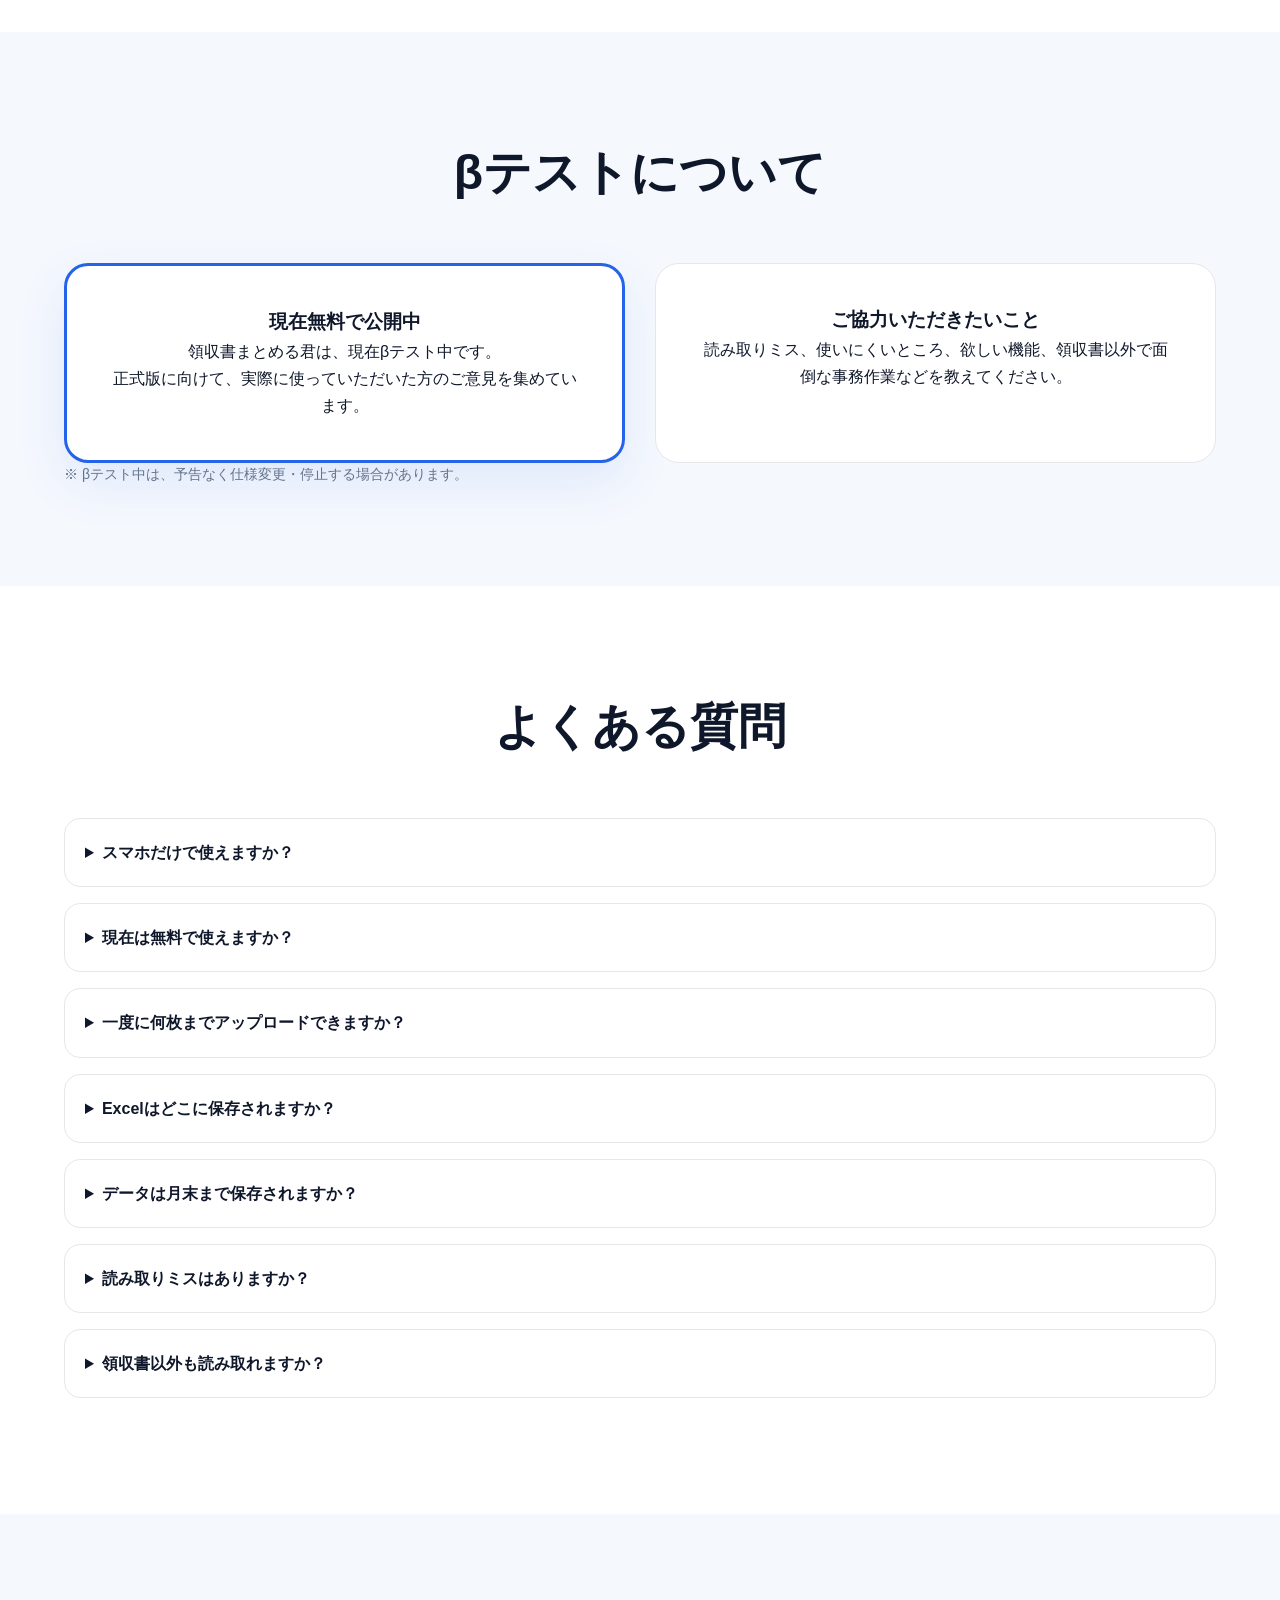
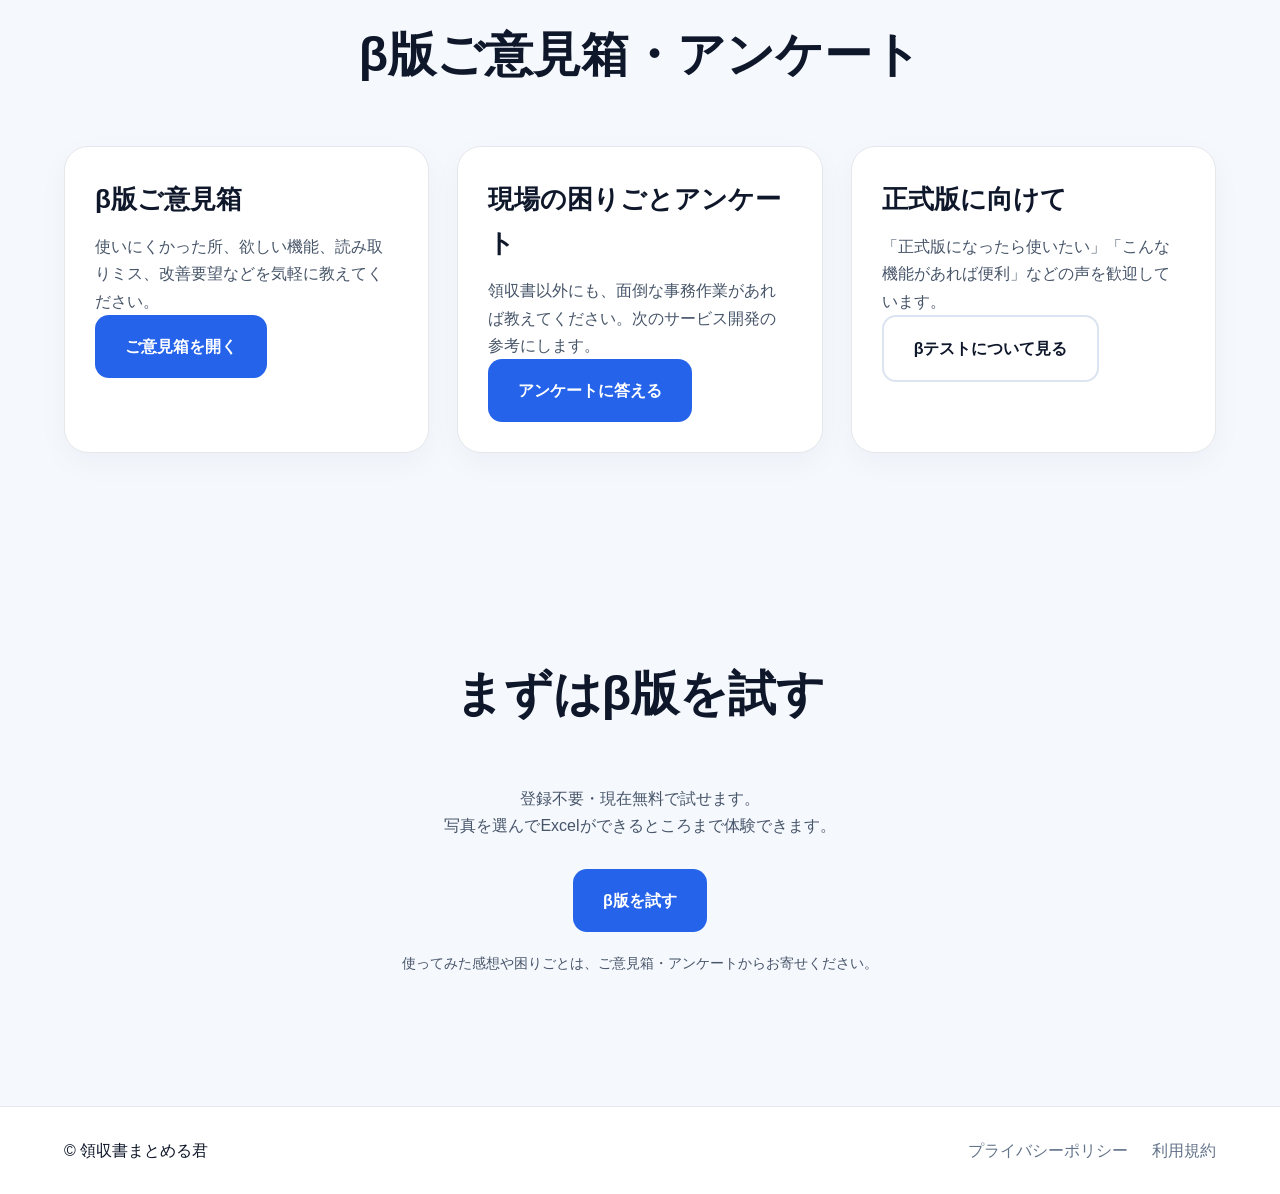
==== commit 1e9d579d: "Update index.html" ====
--- a/index.html
+++ b/index.html
@@ -9,84 +9,6 @@
   <meta name="viewport" content="width=device-width, initial-scale=1">
   <meta name="description" content="領収書やレシートをスマホで撮るだけ。AIが読み取って経費Excelにまとめるβテスト公開中のサービスです。ご意見・ご要望を募集中です。">
   <link rel="stylesheet" href="style.css">
-
-  <style>
-    .howto-image-grid {
-      display: grid;
-      gap: 28px;
-      margin-top: 28px;
-    }
-
-    .howto-card {
-      background: #fff;
-      border-radius: 18px;
-      padding: 22px;
-      box-shadow: 0 10px 28px rgba(15, 23, 42, 0.08);
-      border: 1px solid #e5e7eb;
-    }
-
-    .howto-card h3 {
-      margin-top: 0;
-      margin-bottom: 10px;
-      font-size: 22px;
-    }
-
-    .howto-card p {
-      color: #475569;
-      line-height: 1.8;
-      margin-bottom: 18px;
-    }
-
-    .howto-shot {
-      width: 100%;
-      border-radius: 14px;
-      border: 1px solid #dbe3ef;
-      box-shadow: 0 8px 20px rgba(15, 23, 42, 0.08);
-      background: #f8fafc;
-    }
-
-    .mini-note {
-      margin-top: 12px;
-      padding: 12px 14px;
-      background: #fff7ed;
-      color: #9a3412;
-      border: 1px solid #fed7aa;
-      border-radius: 10px;
-      font-size: 14px;
-      line-height: 1.7;
-    }
-
-    .simple-flow {
-      display: grid;
-      grid-template-columns: repeat(5, 1fr);
-      gap: 10px;
-      margin-top: 24px;
-    }
-
-    .simple-flow div {
-      background: #f8fafc;
-      border: 1px solid #e2e8f0;
-      border-radius: 14px;
-      padding: 14px;
-      text-align: center;
-      font-weight: 700;
-      color: #0f172a;
-    }
-
-    @media (max-width: 800px) {
-      .simple-flow {
-        grid-template-columns: 1fr;
-      }
-
-      .howto-card {
-        padding: 16px;
-      }
-
-      .howto-card h3 {
-        font-size: 19px;
-      }
-    }
-  </style>
 </head>
 <body>
 
@@ -126,6 +48,7 @@
 
         <p class="sublead">
           現在βテスト中のため、無料でご利用いただけます。<br>
+          皆さまのご意見をもとに正式版を開発しています。<br>
           不具合・読み取りミス・欲しい機能などのご意見を募集しています。
         </p>
 
@@ -211,66 +134,98 @@
     </div>
   </section>
 
-  <section id="howto" class="section light">
+  <section id="howto" class="section light howto-section">
     <div class="container">
       <h2>使い方</h2>
-
-      <div class="simple-flow">
-        <div>1. 撮る・選ぶ</div>
-        <div>2. 解析ボタン</div>
-        <div>3. 結果確認</div>
-        <div>4. 追加もOK</div>
-        <div>5. Excel保存</div>
-      </div>
-
-      <div class="howto-image-grid">
-        <div class="howto-card">
-          <h3>STEP1　レシートを撮る・選ぶ</h3>
-          <p>
-            スマホならその場で撮影、または写真から選択できます。<br>
-            一度に最大10枚まで追加できます。
-          </p>
-          <img class="howto-shot" src="images/app-upload.png" alt="レシートを撮る・選ぶ画面">
-        </div>
-
-        <div class="howto-card">
-          <h3>STEP2　「解析してExcelを作成」を押す</h3>
-          <p>
-            写真を選び終えたら、解析ボタンを押します。<br>
-            AIが店名・日付・金額・区分を読み取ります。
-          </p>
-          <img class="howto-shot" src="images/app-upload.png" alt="解析ボタンの画面">
-        </div>
-
-        <div class="howto-card">
-          <h3>STEP3　結果を確認する</h3>
-          <p>
-            読み取った内容が一覧で表示されます。<br>
-            読み取り結果は必ず確認してください。
-          </p>
-          <img class="howto-shot" src="images/app-result.png" alt="解析結果画面">
-        </div>
-
-        <div class="howto-card">
-          <h3>STEP4　追加の領収書があれば続けてアップロード</h3>
-          <p>
-            追加の領収書がある場合は「続けてアップロード」でさらに追加できます。<br>
-            複数回に分けてアップロードしても、まとめてExcelにできます。
-          </p>
-          <img class="howto-shot" src="images/app-result.png" alt="続けてアップロード画面">
-          <div class="mini-note">
-            ※ 解析結果は一時保存です。必要なデータはExcelをダウンロードして保存してください。
-          </div>
-        </div>
-
-        <div class="howto-card">
-          <h3>STEP5　Excelをダウンロード</h3>
-          <p>
-            すべての領収書をまとめてExcelに出力できます。<br>
-            確定申告や経費管理に活用できます。
-          </p>
-          <img class="howto-shot" src="images/app-result.png" alt="Excelをダウンロードする画面">
-        </div>
+      <p class="howto-lead">5つのステップで、領収書がExcelにまとまります。</p>
+
+      <div class="howto-tabs">
+        <span>1. 撮る・選ぶ</span>
+        <span>2. 解析ボタン</span>
+        <span>3. 結果確認</span>
+        <span>4. 追加もOK</span>
+        <span>5. Excel保存</span>
+      </div>
+
+      <div class="guide-list">
+
+        <div class="guide-card">
+          <div class="guide-text">
+            <span class="step-badge">STEP 1</span>
+            <h3>レシートを撮る・選ぶ</h3>
+            <p>
+              スマホで撮影するか、写真を選択します。<br>
+              一度に最大10枚までアップロードできます。
+            </p>
+          </div>
+          <div class="guide-image-wrap">
+            <img src="images/app-upload.png" alt="レシートを撮る・選ぶ画面">
+            <div class="finger finger-file">☝️</div>
+          </div>
+        </div>
+
+        <div class="guide-card">
+          <div class="guide-text">
+            <span class="step-badge">STEP 2</span>
+            <h3>「解析してExcelを作成」を押す</h3>
+            <p>
+              写真を選び終えたら、解析ボタンを押します。<br>
+              AIが読み取りを開始します。
+            </p>
+          </div>
+          <div class="guide-image-wrap">
+            <img src="images/app-upload.png" alt="解析ボタンの画面">
+            <div class="finger finger-analyze">☝️</div>
+          </div>
+        </div>
+
+        <div class="guide-card">
+          <div class="guide-text">
+            <span class="step-badge">STEP 3</span>
+            <h3>結果を確認する</h3>
+            <p>
+              読み取った内容が一覧で表示されます。<br>
+              日付・店名・金額・区分などを確認してください。
+            </p>
+          </div>
+          <div class="guide-image-wrap">
+            <img src="images/app-result.png" alt="解析結果画面">
+          </div>
+        </div>
+
+        <div class="guide-card">
+          <div class="guide-text">
+            <span class="step-badge">STEP 4</span>
+            <h3>追加の領収書があれば続けてアップロード</h3>
+            <p>
+              追加の領収書がある場合は「続けてアップロード」でさらに追加できます。<br>
+              複数回に分けてアップロードしても、まとめてExcelにできます。
+            </p>
+            <p class="guide-note">
+              ※ 解析結果は一時保存です。必要なデータはExcelを保存してください。
+            </p>
+          </div>
+          <div class="guide-image-wrap">
+            <img src="images/app-result.png" alt="続けてアップロード画面">
+            <div class="finger finger-continue">☝️</div>
+          </div>
+        </div>
+
+        <div class="guide-card">
+          <div class="guide-text">
+            <span class="step-badge">STEP 5</span>
+            <h3>Excelをダウンロード</h3>
+            <p>
+              すべての領収書をまとめてExcelに出力できます。<br>
+              確定申告や経費管理に活用できます。
+            </p>
+          </div>
+          <div class="guide-image-wrap">
+            <img src="images/app-result.png" alt="Excelダウンロード画面">
+            <div class="finger finger-excel">☝️</div>
+          </div>
+        </div>
+
       </div>
     </div>
   </section>
@@ -334,6 +289,11 @@
       <details>
         <summary>読み取りミスはありますか？</summary>
         <p>あります。AIによる自動読み取りのため、Excel出力後に内容を確認してください。</p>
+      </details>
+
+      <details>
+        <summary>領収書以外も読み取れますか？</summary>
+        <p>日付・金額・内容が書かれている出金伝票や手書きメモなども読み取れる可能性があります。ただし、正確に読み取れる保証はありません。</p>
       </details>
     </div>
   </section>
